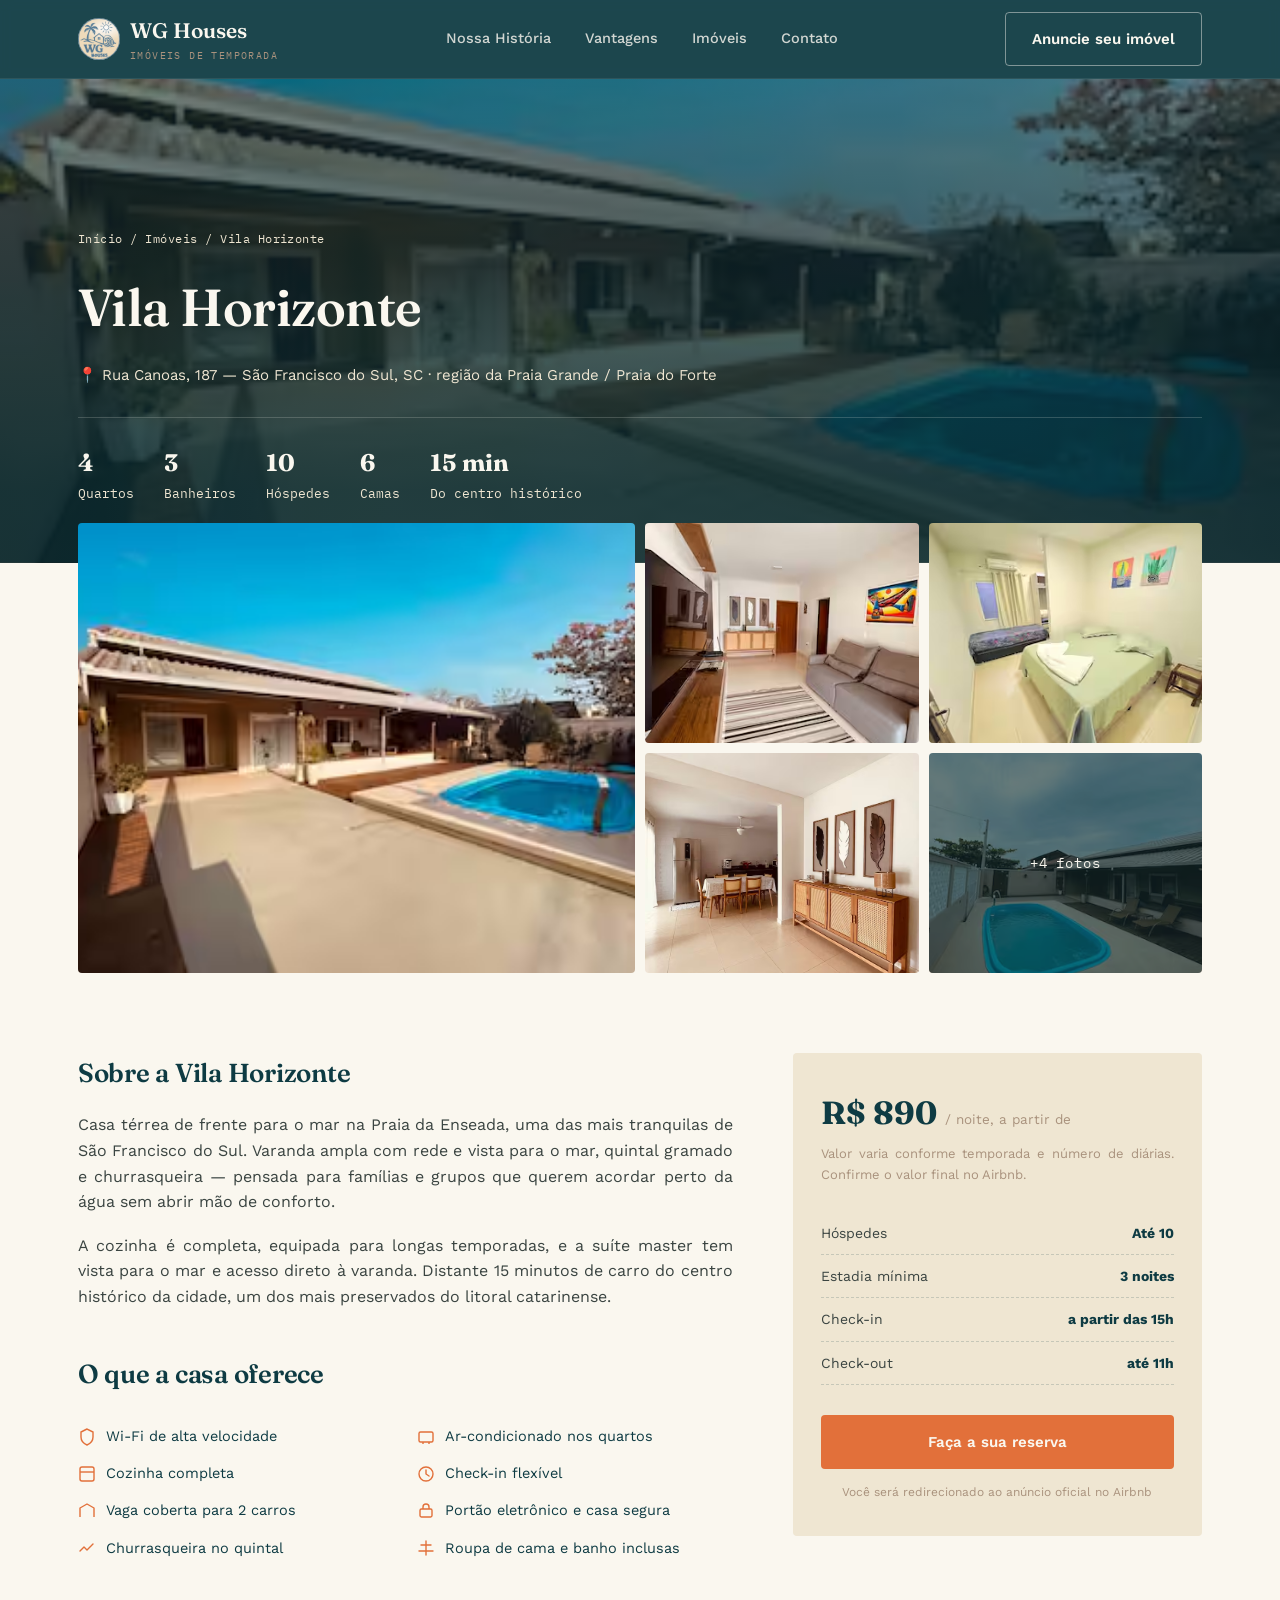
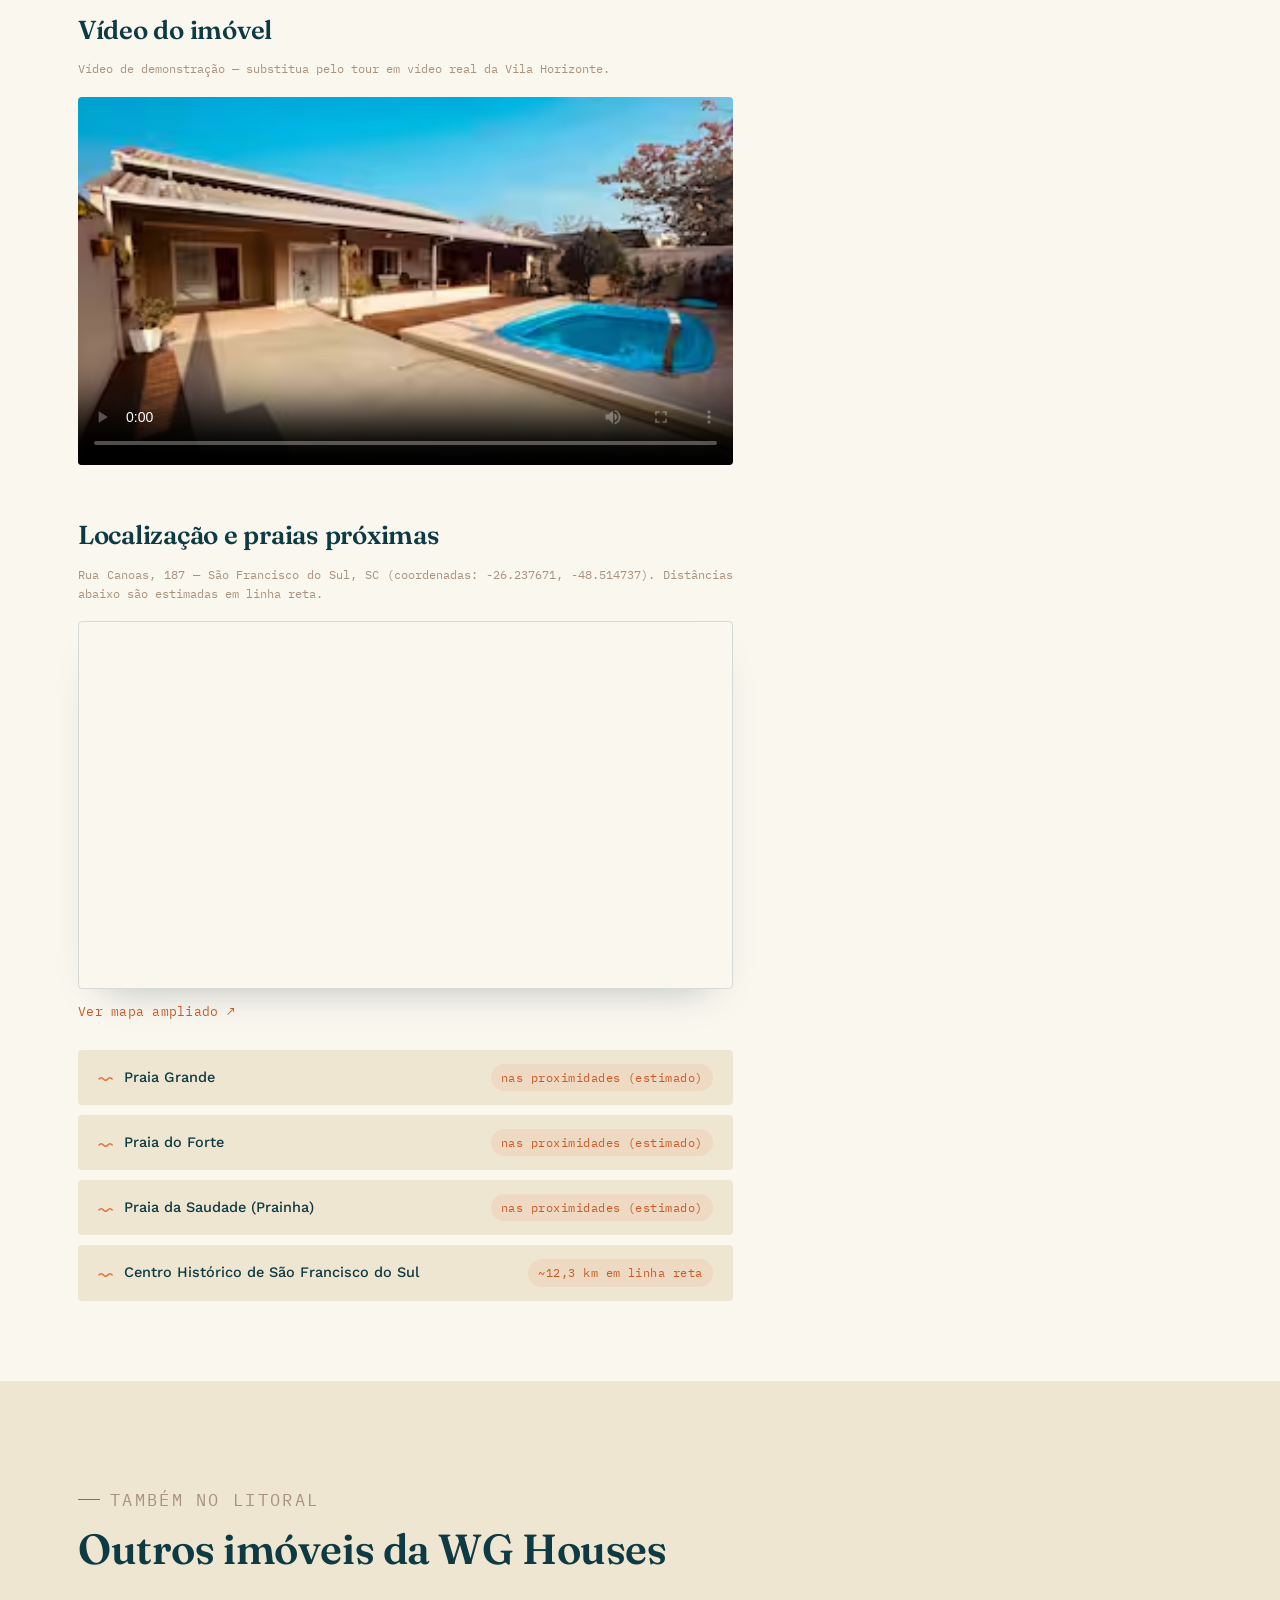
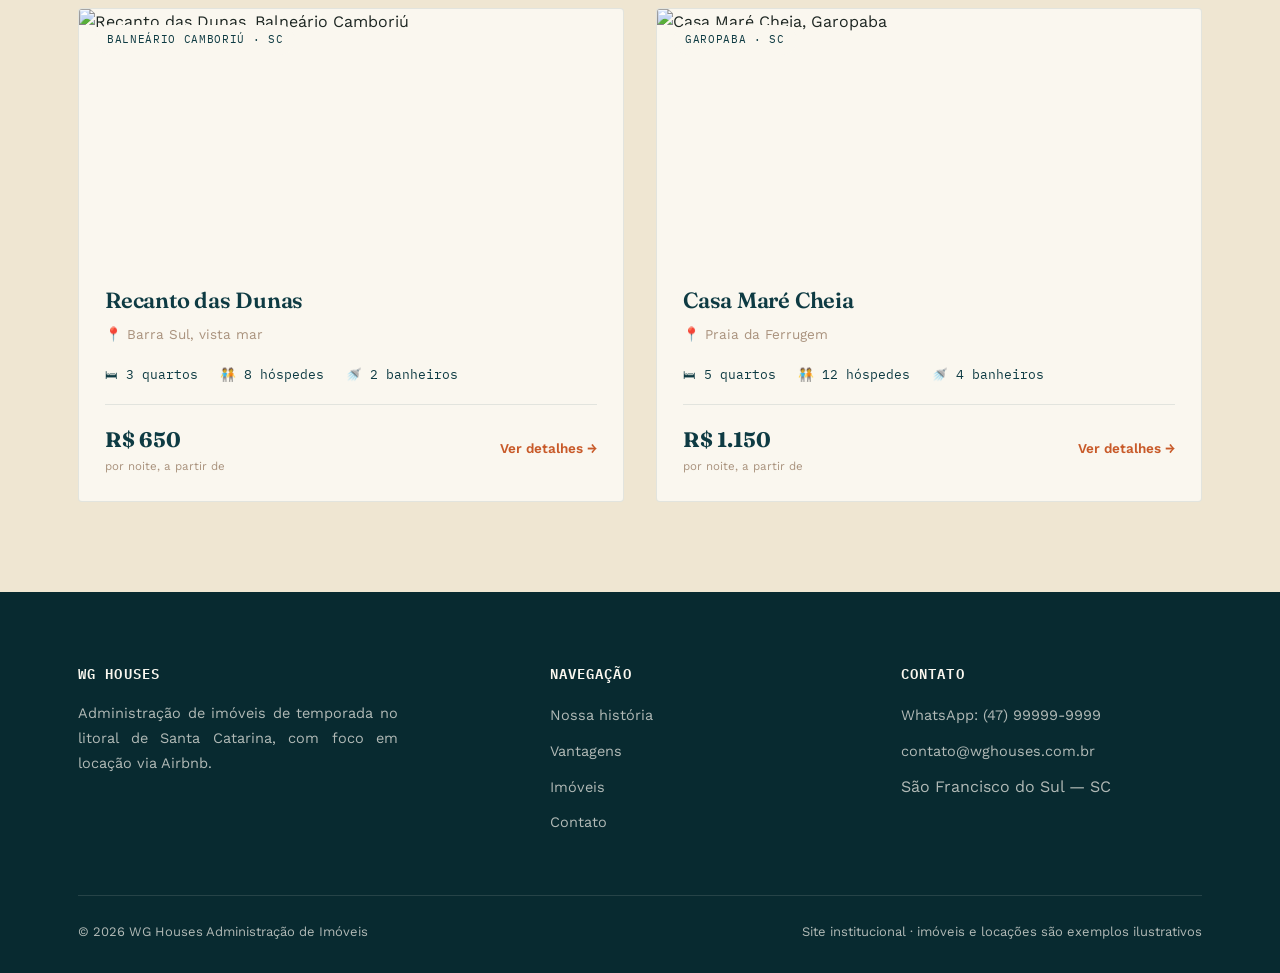
==== imovel-1.html @ c11501ca "Add files via upload" ====
<!DOCTYPE html>
<html lang="pt-BR">
<head>
<meta charset="UTF-8">
<meta name="viewport" content="width=device-width, initial-scale=1.0">
<title>Vila Horizonte — São Francisco do Sul | WG Houses</title>
<meta name="description" content="Vila Horizonte: casa de 4 quartos a 80m do mar na Praia da Enseada, São Francisco do Sul. Fotos, vídeo e reserva pelo Airbnb.">
<link rel="preconnect" href="https://fonts.googleapis.com">
<link href="https://fonts.googleapis.com/css2?family=Fraunces:ital,opsz,wght@0,9..144,400;0,9..144,600;1,9..144,500&family=Work+Sans:wght@400;500;600;700&family=IBM+Plex+Mono:wght@400;500&display=swap" rel="stylesheet">
<link rel="stylesheet" href="css/style.css">
</head>
<body>

<header class="nav">
  <div class="container">
    <a href="index.html" class="nav-logo">
      <img src="images/logo/wg.png" alt="WG Houses" width="42" height="42" style="border-radius:50%;display:block;">
      <span>WG Houses<span class="sub">Imóveis de Temporada</span></span>
    </a>
    <nav class="nav-links" id="navLinks">
      <a href="index.html#historia">Nossa História</a>
      <a href="index.html#vantagens">Vantagens</a>
      <a href="index.html#imoveis">Imóveis</a>
      <a href="index.html#contato">Contato</a>
    </nav>
    <a class="btn btn-outline" href="index.html#contato">Anuncie seu imóvel</a>
    <button class="nav-toggle" aria-label="Abrir menu" aria-expanded="false">
      <svg width="24" height="24" viewBox="0 0 24 24" fill="none"><path d="M3 6h18M3 12h18M3 18h18" stroke="currentColor" stroke-width="1.8" stroke-linecap="round"/></svg>
    </button>
  </div>
</header>

<!-- ============ P-HERO ============ -->
<section class="p-hero" style="background-image:linear-gradient(180deg, rgba(8,42,48,.55) 0%, rgba(8,42,48,.88) 85%), url('images/imovel-1/casa.avif')">
  <div class="container">
    <p class="breadcrumb"><a href="index.html">Início</a> / <a href="index.html#imoveis">Imóveis</a> / Vila Horizonte</p>
    <h1>Vila Horizonte</h1>
    <p class="local">📍 Rua Canoas, 187 — São Francisco do Sul, SC · região da Praia Grande / Praia do Forte</p>
    <div class="specs-row">
      <div><strong>4</strong>Quartos</div>
      <div><strong>3</strong>Banheiros</div>
      <div><strong>10</strong>Hóspedes</div>
      <div><strong>6</strong>Camas</div>
      <div><strong>15 min</strong>Do centro histórico</div>
    </div>
  </div>
</section>

<!-- ============ GALLERY ============ -->
<div class="container">
  <div class="gallery">
    <a class="big" href="#" data-full="images/imovel-1/casa.avif">
      <img src="images/imovel-1/casa.avif" alt="Fachada da Vila Horizonte de frente para o mar">
    </a>
    <a class="small" href="#" data-full="images/imovel-1/sala.avif">
      <img src="images/imovel-1/sala.avif" alt="Sala de estar da Vila Horizonte">
    </a>
    <a class="small" href="#" data-full="images/imovel-1/quarto1.avif">
      <img src="images/imovel-1/quarto1.avif" alt="Quarto 1 da Vila Horizonte">
    </a>
    <a class="small" href="#" data-full="images/imovel-1/cozinha.avif">
      <img src="images/imovel-1/cozinha.avif" alt="Cozinha completa da Vila Horizonte">
    </a>
    <a class="small" href="#" data-full="images/imovel-1/pisc.avif">
      <img src="images/imovel-1/pisc.avif" alt="Área externa e piscina da Vila Horizonte">
      <span class="more">+4 fotos</span>
    </a>
  </div>
</div>

<!-- ============ BODY ============ -->
<div class="container">
  <div class="p-body">
    <div class="p-desc">
      <h2>Sobre a Vila Horizonte</h2>
      <p>Casa térrea de frente para o mar na Praia da Enseada, uma das mais tranquilas de São Francisco do Sul. Varanda ampla com rede e vista para o mar, quintal gramado e churrasqueira — pensada para famílias e grupos que querem acordar perto da água sem abrir mão de conforto.</p>
      <p>A cozinha é completa, equipada para longas temporadas, e a suíte master tem vista para o mar e acesso direto à varanda. Distante 15 minutos de carro do centro histórico da cidade, um dos mais preservados do litoral catarinense.</p>

      <h2 style="margin-top:44px;">O que a casa oferece</h2>
      <ul class="amenities">
        <li><svg width="18" height="18" viewBox="0 0 18 18" fill="none"><path d="M9 1L3 4v5c0 4 2.6 6.6 6 8 3.4-1.4 6-4 6-8V4z" stroke="currentColor" stroke-width="1.4"/></svg> Wi-Fi de alta velocidade</li>
        <li><svg width="18" height="18" viewBox="0 0 18 18" fill="none"><rect x="2" y="4" width="14" height="10" rx="1.5" stroke="currentColor" stroke-width="1.4"/><path d="M6 14v2M12 14v2" stroke="currentColor" stroke-width="1.4"/></svg> Ar-condicionado nos quartos</li>
        <li><svg width="18" height="18" viewBox="0 0 18 18" fill="none"><rect x="2" y="2" width="14" height="14" rx="2" stroke="currentColor" stroke-width="1.4"/><path d="M2 7h14" stroke="currentColor" stroke-width="1.4"/></svg> Cozinha completa</li>
        <li><svg width="18" height="18" viewBox="0 0 18 18" fill="none"><circle cx="9" cy="9" r="7" stroke="currentColor" stroke-width="1.4"/><path d="M9 5v4l3 2" stroke="currentColor" stroke-width="1.4" stroke-linecap="round"/></svg> Check-in flexível</li>
        <li><svg width="18" height="18" viewBox="0 0 18 18" fill="none"><path d="M2 15V6l7-4 7 4v9" stroke="currentColor" stroke-width="1.4" stroke-linejoin="round"/></svg> Vaga coberta para 2 carros</li>
        <li><svg width="18" height="18" viewBox="0 0 18 18" fill="none"><rect x="3" y="7" width="12" height="8" rx="1.4" stroke="currentColor" stroke-width="1.4"/><path d="M6 7V5a3 3 0 016 0v2" stroke="currentColor" stroke-width="1.4"/></svg> Portão eletrônico e casa segura</li>
        <li><svg width="18" height="18" viewBox="0 0 18 18" fill="none"><path d="M2 12l4-4 3 3 6-6" stroke="currentColor" stroke-width="1.4" stroke-linecap="round" stroke-linejoin="round"/></svg> Churrasqueira no quintal</li>
        <li><svg width="18" height="18" viewBox="0 0 18 18" fill="none"><path d="M9 2v14M4 6h10M2 12h14" stroke="currentColor" stroke-width="1.4" stroke-linecap="round"/></svg> Roupa de cama e banho inclusas</li>
      </ul>

      <div class="video-block">
        <h2>Vídeo do imóvel</h2>
        <p class="note">Vídeo de demonstração — substitua pelo tour em vídeo real da Vila Horizonte.</p>
        <div class="video-wrap">
          <video controls preload="metadata"
                 poster="images/imovel-1/casa.avif">
            <source src="https://interactive-examples.mdn.mozilla.net/media/cc0-videos/flower.mp4" type="video/mp4">
            Seu navegador não suporta vídeo em HTML5.
          </video>
        </div>
      </div>

      <div class="location-block">
        <h2>Localização e praias próximas</h2>
        <p class="note">Rua Canoas, 187 — São Francisco do Sul, SC (coordenadas: -26.237671, -48.514737). Distâncias abaixo são estimadas em linha reta.</p>
        <div class="map-wrap">
          <iframe src="https://www.google.com/maps?q=-26.237671443437044,-48.514736600000006&z=15&output=embed"
                  loading="lazy" title="Mapa de localização da Vila Horizonte — Rua Canoas, 187, São Francisco do Sul"></iframe>
        </div>
        <a class="map-link" href="https://www.google.com/maps/search/?api=1&query=-26.237671443437044,-48.514736600000006" target="_blank" rel="noopener">Ver mapa ampliado ↗</a>

        <ul class="beaches-list">
          <li><span class="name"><svg width="16" height="16" viewBox="0 0 16 16" fill="none"><path d="M1 10c1.4-1.7 3-1.7 4.4 0s3 1.7 4.4 0 3-1.7 4.4 0" stroke="currentColor" stroke-width="1.4" stroke-linecap="round"/></svg> Praia Grande</span><span class="dist">nas proximidades (estimado)</span></li>
          <li><span class="name"><svg width="16" height="16" viewBox="0 0 16 16" fill="none"><path d="M1 10c1.4-1.7 3-1.7 4.4 0s3 1.7 4.4 0 3-1.7 4.4 0" stroke="currentColor" stroke-width="1.4" stroke-linecap="round"/></svg> Praia do Forte</span><span class="dist">nas proximidades (estimado)</span></li>
          <li><span class="name"><svg width="16" height="16" viewBox="0 0 16 16" fill="none"><path d="M1 10c1.4-1.7 3-1.7 4.4 0s3 1.7 4.4 0 3-1.7 4.4 0" stroke="currentColor" stroke-width="1.4" stroke-linecap="round"/></svg> Praia da Saudade (Prainha)</span><span class="dist">nas proximidades (estimado)</span></li>
          <li><span class="name"><svg width="16" height="16" viewBox="0 0 16 16" fill="none"><path d="M1 10c1.4-1.7 3-1.7 4.4 0s3 1.7 4.4 0 3-1.7 4.4 0" stroke="currentColor" stroke-width="1.4" stroke-linecap="round"/></svg> Centro Histórico de São Francisco do Sul</span><span class="dist">~12,3 km em linha reta</span></li>
        </ul>
      </div>
    </div>

    <!-- BOOKING CARD -->
    <aside class="booking-card">
      <div class="price-line"><strong>R$ 890</strong><span>/ noite, a partir de</span></div>
      <p class="obs">Valor varia conforme temporada e número de diárias. Confirme o valor final no Airbnb.</p>
      <ul>
        <li>Hóspedes <strong>Até 10</strong></li>
        <li>Estadia mínima <strong>3 noites</strong></li>
        <li>Check-in <strong>a partir das 15h</strong></li>
        <li>Check-out <strong>até 11h</strong></li>
      </ul>
      <a class="btn btn-coral btn-block" href="https://www.airbnb.com.br/rooms/00000001" target="_blank" rel="noopener">Faça a sua reserva</a>
      <p class="airbnb-note">Você será redirecionado ao anúncio oficial no Airbnb</p>
    </aside>
  </div>
</div>

<!-- ============ OUTROS IMÓVEIS ============ -->
<section class="other-props">
  <div class="container">
    <div class="section-head" style="margin-bottom:36px;">
      <p class="eyebrow">Também no litoral</p>
      <h2>Outros imóveis da WG Houses</h2>
    </div>
    <div class="imoveis-grid">
      <a class="card-imovel" href="imovel-2.html">
        <div class="photo">
          <img src="https://images.unsplash.com/photo-1502672260266-1c1ef2d93688?auto=format&fit=crop&w=800&q=80" onerror="this.onerror=null;this.src='https://picsum.photos/seed/recanto-dunas/800/600'" alt="Recanto das Dunas, Balneário Camboriú">
          <span class="badge">Balneário Camboriú · SC</span>
        </div>
        <div class="body">
          <h3>Recanto das Dunas</h3>
          <p class="local">📍 Barra Sul, vista mar</p>
          <div class="specs"><span>🛏 3 quartos</span><span>🧑‍🤝‍🧑 8 hóspedes</span><span>🚿 2 banheiros</span></div>
          <div class="footer-row"><div class="price"><strong>R$ 650</strong><span>por noite, a partir de</span></div><span class="ver">Ver detalhes →</span></div>
        </div>
      </a>
      <a class="card-imovel" href="imovel-4.html">
        <div class="photo">
          <img src="https://images.unsplash.com/photo-1512917774080-9991f1c4c750?auto=format&fit=crop&w=800&q=80" onerror="this.onerror=null;this.src='https://picsum.photos/seed/mare-cheia/800/600'" alt="Casa Maré Cheia, Garopaba">
          <span class="badge">Garopaba · SC</span>
        </div>
        <div class="body">
          <h3>Casa Maré Cheia</h3>
          <p class="local">📍 Praia da Ferrugem</p>
          <div class="specs"><span>🛏 5 quartos</span><span>🧑‍🤝‍🧑 12 hóspedes</span><span>🚿 4 banheiros</span></div>
          <div class="footer-row"><div class="price"><strong>R$ 1.150</strong><span>por noite, a partir de</span></div><span class="ver">Ver detalhes →</span></div>
        </div>
      </a>
    </div>
  </div>
</section>

<footer>
  <div class="container">
    <div class="footer-grid">
      <div>
        <h4>WG Houses</h4>
        <p>Administração de imóveis de temporada no litoral de Santa Catarina, com foco em locação via Airbnb.</p>
      </div>
      <div>
        <h4>Navegação</h4>
        <ul class="footer-links">
          <li><a href="index.html#historia">Nossa história</a></li>
          <li><a href="index.html#vantagens">Vantagens</a></li>
          <li><a href="index.html#imoveis">Imóveis</a></li>
          <li><a href="index.html#contato">Contato</a></li>
        </ul>
      </div>
      <div>
        <h4>Contato</h4>
        <ul class="footer-links">
          <li><a href="https://wa.me/5547999999999" target="_blank" rel="noopener">WhatsApp: (47) 99999-9999</a></li>
          <li><a href="mailto:contato@wghouses.com.br">contato@wghouses.com.br</a></li>
          <li>São Francisco do Sul — SC</li>
        </ul>
      </div>
    </div>
    <div class="footer-bottom">
      <span>© <span data-year></span> WG Houses Administração de Imóveis</span>
      <span>Site institucional · imóveis e locações são exemplos ilustrativos</span>
    </div>
  </div>
</footer>

<!-- lightbox -->
<div class="lightbox">
  <button aria-label="Fechar"><svg width="28" height="28" viewBox="0 0 28 28" fill="none"><path d="M6 6l16 16M22 6L6 22" stroke="currentColor" stroke-width="2" stroke-linecap="round"/></svg></button>
  <img src="" alt="Foto ampliada do imóvel">
</div>

<script src="js/script.js"></script>
</body>
</html>
---- css/style.css ----
/* =========================================================
   WG HOUSES — Administração de Imóveis de Temporada
   Design tokens
   ========================================================= */
:root{
  --tide:        #0E3B43;   /* deep tide teal — headers, nav, footer */
  --tide-deep:   #082A30;   /* darker teal for depth/overlays */
  --sand:        #EFE6D2;   /* warm sand — section backgrounds */
  --foam:        #FAF7EF;   /* foam white — page background */
  --driftwood:   #A9927D;   /* muted taupe — secondary text, rules */
  --coral:       #E2703A;   /* sunset coral — accent / CTA */
  --coral-deep:  #C85A29;   /* coral hover */
  --ink:         #1D2622;   /* near-black text */

  --font-display: "Fraunces", "Iowan Old Style", Georgia, serif;
  --font-body: "Work Sans", "Helvetica Neue", Arial, sans-serif;
  --font-mono: "IBM Plex Mono", ui-monospace, monospace;

  --container: 1180px;
  --radius: 4px;
}

*,*::before,*::after{ box-sizing:border-box; }
html{ scroll-behavior:smooth; overflow-x:hidden; }
body{
  margin:0;
  background:var(--foam);
  color:var(--ink);
  font-family:var(--font-body);
  font-size:16px;
  line-height:1.6;
  -webkit-font-smoothing:antialiased;
  overflow-x:hidden;
}
img{ max-width:100%; display:block; }
a{ color:inherit; text-decoration:none; }
ul{ margin:0; padding:0; list-style:none; }
h1,h2,h3,h4{
  font-family:var(--font-display);
  font-weight:600;
  margin:0;
  color:var(--tide);
  letter-spacing:-0.01em;
}
p{
  margin:0;
  text-align:justify;
  text-justify:inter-word;
  -webkit-hyphens:auto;
  hyphens:auto;
}
.container{
  max-width:var(--container);
  margin:0 auto;
  padding:0 28px;
}
:focus-visible{
  outline:3px solid var(--coral);
  outline-offset:3px;
}
@media (prefers-reduced-motion: reduce){
  *{ animation-duration:0.001ms !important; animation-iteration-count:1 !important; transition-duration:0.001ms !important; scroll-behavior:auto !important; }
}

/* eyebrow label used above section headings — a small "tide gauge" tick mark */
.eyebrow{
  display:inline-flex;
  align-items:center;
  gap:10px;
  font-family:var(--font-mono);
  font-size:12.5px;
  letter-spacing:0.14em;
  text-transform:uppercase;
  color:var(--coral-deep);
  margin-bottom:14px;
}
.eyebrow::before{
  content:"";
  width:22px;
  height:1px;
  background:var(--coral-deep);
}

/* =========================================================
   BUTTONS
   ========================================================= */
.btn{
  display:inline-flex;
  align-items:center;
  gap:10px;
  padding:14px 26px;
  border-radius:var(--radius);
  font-family:var(--font-body);
  font-weight:600;
  font-size:15px;
  cursor:pointer;
  border:1px solid transparent;
  transition:transform .18s ease, background-color .18s ease, color .18s ease, border-color .18s ease;
  white-space:nowrap;
}
.btn:hover{ transform:translateY(-1px); }
.btn-coral{ background:var(--coral); color:var(--foam); }
.btn-coral:hover{ background:var(--coral-deep); }
.btn-outline{ background:transparent; color:var(--foam); border-color:rgba(250,247,239,.45); }
.btn-outline:hover{ border-color:var(--foam); background:rgba(250,247,239,.08); }
.btn-tide{ background:var(--tide); color:var(--foam); }
.btn-tide:hover{ background:var(--tide-deep); }
.btn-block{ width:100%; justify-content:center; }

/* =========================================================
   NAV
   ========================================================= */
.nav{
  position:sticky; top:0; z-index:50;
  background:rgba(14,59,67,.94);
  backdrop-filter:blur(6px);
  border-bottom:1px solid rgba(250,247,239,.08);
}
.nav .container{
  display:flex; align-items:center; justify-content:space-between;
  height:78px;
}
.nav-logo{
  display:flex; align-items:center; gap:10px;
  font-family:var(--font-display);
  font-weight:600; font-size:21px;
  color:var(--foam);
}
.nav-logo svg{ flex:none; }
.nav-logo span.sub{
  display:block;
  font-family:var(--font-mono);
  font-size:10px;
  letter-spacing:.14em;
  text-transform:uppercase;
  color:var(--driftwood);
  font-weight:400;
}
.nav-links{ display:flex; align-items:center; gap:34px; }
.nav-links a{
  color:rgba(250,247,239,.82);
  font-size:14.5px;
  font-weight:500;
  position:relative;
  padding:4px 0;
}
.nav-links a:hover{ color:var(--foam); }
.nav-toggle{
  display:none;
  background:none; border:none; cursor:pointer;
  width:38px; height:38px;
  color:var(--foam);
}
@media (max-width: 880px){
  .nav-links{
    position:absolute; top:78px; left:0; right:0;
    background:var(--tide);
    flex-direction:column; align-items:flex-start;
    padding:8px 28px 26px;
    gap:4px;
    display:none;
    border-bottom:1px solid rgba(250,247,239,.1);
  }
  .nav-links.open{ display:flex; }
  .nav-links a{ padding:12px 0; width:100%; }
  .nav-toggle{ display:block; }
  .nav .btn-outline{ display:none; }
}

/* =========================================================
   HERO
   ========================================================= */
.hero{
  position:relative;
  min-height:88vh;
  display:flex;
  align-items:flex-end;
  background:
    linear-gradient(180deg, rgba(8,42,48,.35) 0%, rgba(8,42,48,.55) 55%, rgba(8,42,48,.92) 100%),
    url("../images/imovel-1/casa.avif") center/cover no-repeat;
  color:var(--foam);
}
.hero-inner{
  padding-bottom:64px;
  width:100%;
}
.hero .eyebrow{ color:var(--sand); }
.hero .eyebrow::before{ background:var(--sand); }
.hero h1{
  color:var(--foam);
  font-size:clamp(38px, 5.6vw, 68px);
  line-height:1.04;
  max-width:820px;
  margin-bottom:22px;
}
.hero h1 em{
  font-style:italic;
  color:var(--sand);
}
.hero-sub{
  max-width:520px;
  font-size:17.5px;
  color:rgba(250,247,239,.86);
  margin-bottom:36px;
}
.hero-actions{ display:flex; gap:16px; flex-wrap:wrap; margin-bottom:56px; }

.hero-stats{
  display:grid;
  grid-template-columns:repeat(4, 1fr);
  border-top:1px solid rgba(250,247,239,.22);
  padding-top:26px;
  gap:20px;
}
.hero-stats div strong{
  display:block;
  font-family:var(--font-display);
  font-size:30px;
  color:var(--foam);
}
.hero-stats div span{
  font-family:var(--font-mono);
  font-size:11.5px;
  letter-spacing:.08em;
  text-transform:uppercase;
  color:var(--sand);
}
@media (max-width: 720px){
  .hero-stats{ grid-template-columns:repeat(2, 1fr); row-gap:24px; }
}

/* tide-line divider — the signature motif, used between major sections */
.tide-divider{
  display:block;
  width:100%;
  height:44px;
}

/* =========================================================
   SECTION shells
   ========================================================= */
.section{ padding:104px 0; }
.section-sand{ background:var(--sand); }
.section-tide{
  position:relative;
  color:var(--foam);
  background:
    linear-gradient(160deg, rgba(8,42,48,.94) 0%, rgba(14,59,67,.9) 55%, rgba(8,42,48,.96) 100%),
    url("https://images.unsplash.com/photo-1518837695005-2083093ee35b?auto=format&fit=crop&w=1800&q=80") center/cover fixed no-repeat;
}
.section-tide h2, .section-tide h3{ color:var(--foam); }
@supports (-webkit-touch-callout: none){
  /* fixed backgrounds misbehave on iOS Safari — fall back to scroll attachment */
  .section-tide{ background-attachment:scroll; }
}
.section-head{
  max-width:640px;
  margin-bottom:56px;
}
.section-head h2{ font-size:clamp(28px,3.4vw,42px); line-height:1.08; }
.section-head p{ margin-top:16px; color:var(--driftwood); font-size:16.5px; }
.section-tide .section-head p{ color:rgba(250,247,239,.75); }

/* =========================================================
   HISTÓRIA
   ========================================================= */
.historia{
  display:grid;
  grid-template-columns:1fr 1fr;
  gap:72px;
  align-items:center;
}
.historia-copy p{
  margin-bottom:18px;
  font-size:16.5px;
  color:#3a4441;
}
.historia-copy p:last-child{ margin-bottom:0; }
.historia-signature{
  margin-top:28px;
  font-family:var(--font-display);
  font-style:italic;
  font-size:18px;
  color:var(--tide);
  border-left:3px solid var(--coral);
  padding-left:18px;
}
.historia-media{ position:relative; }
.historia-media img{
  border-radius:var(--radius);
  box-shadow:0 30px 60px -30px rgba(8,42,48,.5);
}
.historia-media .tag{
  position:absolute;
  bottom:-22px; left:-22px;
  background:var(--foam);
  border:1px solid rgba(14,59,67,.12);
  padding:16px 20px;
  border-radius:var(--radius);
  box-shadow:0 20px 40px -20px rgba(8,42,48,.35);
  font-family:var(--font-mono);
  font-size:12px;
  color:var(--tide);
  max-width:200px;
}
.historia-media .tag strong{ display:block; font-family:var(--font-display); font-size:22px; }
@media (max-width: 900px){
  .historia{ grid-template-columns:1fr; gap:40px; }
  .historia-media{ order:-1; }
  .historia-media .tag{ left:16px; }
}

/* =========================================================
   VANTAGENS
   ========================================================= */
.vantagens-grid{
  display:grid;
  grid-template-columns:repeat(4, 1fr);
  gap:1px;
  background:rgba(250,247,239,.14);
  border:1px solid rgba(250,247,239,.14);
}
.vantagem{
  background:rgba(8,42,48,.72);
  backdrop-filter:blur(6px);
  padding:34px 28px;
  min-height:220px;
  display:flex;
  flex-direction:column;
  gap:16px;
  transition:background-color .2s ease;
}
.vantagem:hover{ background:rgba(226,112,58,.22); }
.vantagem .icon{ color:var(--coral); }
.vantagem h4{ color:var(--foam); font-size:18px; }
.vantagem p{ color:rgba(250,247,239,.72); font-size:14.5px; }
@media (max-width: 980px){ .vantagens-grid{ grid-template-columns:repeat(2, 1fr); } }
@media (max-width: 560px){ .vantagens-grid{ grid-template-columns:1fr; } }

/* =========================================================
   IMÓVEIS — cards styled like a check-in / boarding pass
   ========================================================= */
.imoveis-grid{
  display:grid;
  grid-template-columns:repeat(2, 1fr);
  gap:32px;
}
@media (max-width: 860px){ .imoveis-grid{ grid-template-columns:1fr; } }

.card-imovel{
  display:block;
  background:var(--foam);
  border-radius:var(--radius);
  overflow:hidden;
  border:1px solid rgba(14,59,67,.1);
  transition:transform .22s ease, box-shadow .22s ease;
}
.card-imovel:hover{
  transform:translateY(-4px);
  box-shadow:0 26px 50px -24px rgba(8,42,48,.35);
}
.card-imovel .photo{
  position:relative;
  height:250px;
  overflow:hidden;
}
.card-imovel .photo img{
  width:100%; height:100%; object-fit:cover;
  transition:transform .5s ease;
}
.card-imovel:hover .photo img{ transform:scale(1.06); }
.card-imovel .badge{
  position:absolute; top:16px; left:16px;
  background:var(--foam);
  color:var(--tide);
  font-family:var(--font-mono);
  font-size:11px;
  letter-spacing:.06em;
  text-transform:uppercase;
  padding:6px 12px;
  border-radius:100px;
}
.card-imovel .body{
  padding:24px 26px 26px;
  position:relative;
}
.card-imovel .body::before{
  content:"";
  position:absolute;
  top:0; left:26px; right:26px;
  height:0;
  border-top:1.5px dashed rgba(14,59,67,.2);
}
.card-imovel .body::after{
  /* perforation notches, boarding-pass style */
  content:"";
  position:absolute;
  top:-9px; left:0; right:0;
  height:18px;
  background:
    radial-gradient(circle at 0 9px, transparent 9px, var(--foam) 9.5px),
    radial-gradient(circle at 100% 9px, transparent 9px, var(--foam) 9.5px);
}
.card-imovel h3{ font-size:22px; margin-bottom:6px; }
.card-imovel .local{
  font-size:13.5px; color:var(--driftwood); margin-bottom:18px;
  display:flex; align-items:center; gap:6px;
}
.card-imovel .specs{
  display:flex; gap:22px;
  margin-bottom:20px;
  font-family:var(--font-mono);
  font-size:12.5px;
  color:var(--tide);
}
.card-imovel .specs span{ display:flex; align-items:center; gap:6px; }
.card-imovel .footer-row{
  display:flex; align-items:center; justify-content:space-between;
  border-top:1px solid rgba(14,59,67,.1);
  padding-top:18px;
}
.card-imovel .price strong{
  font-family:var(--font-display);
  font-size:21px;
  color:var(--tide);
}
.card-imovel .price span{
  display:block;
  font-size:11.5px;
  color:var(--driftwood);
}
.card-imovel .ver{
  font-size:13.5px;
  font-weight:600;
  color:var(--coral-deep);
  display:flex; align-items:center; gap:6px;
}

/* =========================================================
   QUOTE / PHOTO BANNER — full-bleed break between sections
   ========================================================= */
.quote-banner{
  position:relative;
  min-height:56vh;
  display:flex;
  align-items:center;
  justify-content:center;
  text-align:center;
  padding:80px 24px;
  background:
    linear-gradient(180deg, rgba(8,42,48,.55) 0%, rgba(8,42,48,.72) 100%),
    url("https://images.unsplash.com/photo-1439066615861-d1af74d74000?auto=format&fit=crop&w=1800&q=80") center 30%/cover fixed no-repeat;
}
@supports (-webkit-touch-callout: none){
  .quote-banner{ background-attachment:scroll; }
}
.quote-banner blockquote{
  max-width:820px;
  margin:0;
  font-family:var(--font-display);
  font-style:italic;
  font-weight:500;
  font-size:clamp(24px, 3.6vw, 42px);
  line-height:1.3;
  color:var(--foam);
}
.quote-banner cite{
  display:block;
  margin-top:24px;
  font-style:normal;
  font-family:var(--font-mono);
  font-size:12.5px;
  letter-spacing:.12em;
  text-transform:uppercase;
  color:var(--sand);
}

/* =========================================================
   CTA band
   ========================================================= */
.cta-band{
  position:relative;
  color:var(--foam);
  padding:84px 0;
  background:
    linear-gradient(115deg, rgba(226,112,58,.92) 0%, rgba(200,90,41,.9) 100%),
    url("https://images.unsplash.com/photo-1507525428034-b723cf961d3e?auto=format&fit=crop&w=1800&q=80") center/cover no-repeat;
}
.cta-band .container{
  display:flex; align-items:center; justify-content:space-between; gap:32px; flex-wrap:wrap;
}
.cta-band h2{ color:var(--foam); font-size:clamp(24px,3vw,34px); max-width:520px; }
.cta-band .btn-outline{ border-color:rgba(250,247,239,.5); }
.cta-band .btn-outline:hover{ border-color:var(--foam); background:rgba(250,247,239,.12); }

/* =========================================================
   FOOTER
   ========================================================= */
footer{
  background:var(--tide-deep);
  color:rgba(250,247,239,.7);
  padding:70px 0 30px;
}
.footer-grid{
  display:grid;
  grid-template-columns:1.4fr 1fr 1fr;
  gap:50px;
  padding-bottom:50px;
  border-bottom:1px solid rgba(250,247,239,.12);
}
.footer-grid h4{ color:var(--foam); font-size:14px; margin-bottom:18px; font-family:var(--font-mono); letter-spacing:.08em; text-transform:uppercase; }
.footer-grid p{ font-size:14.5px; line-height:1.7; max-width:320px; }
.footer-links li{ margin-bottom:10px; }
.footer-links a{ font-size:14.5px; }
.footer-links a:hover{ color:var(--foam); }
.footer-bottom{
  display:flex; justify-content:space-between; align-items:center;
  padding-top:26px;
  font-size:13px;
  flex-wrap:wrap; gap:10px;
}
@media (max-width: 760px){
  .footer-grid{ grid-template-columns:1fr; gap:32px; }
}

/* =========================================================
   PROPERTY DETAIL PAGE
   ========================================================= */
.p-hero{
  position:relative;
  color:var(--foam);
  padding:150px 0 60px;
  background-color:var(--tide);
  background-size:cover;
  background-position:center;
  background-repeat:no-repeat;
}
.p-hero .breadcrumb{
  font-family:var(--font-mono);
  font-size:12px;
  color:var(--sand);
  margin-bottom:18px;
  letter-spacing:.04em;
}
.p-hero .breadcrumb a:hover{ color:var(--foam); }
.p-hero h1{ color:var(--foam); font-size:clamp(32px,4.6vw,52px); max-width:780px; }
.p-hero .local{
  margin-top:14px;
  color:var(--sand);
  font-size:15px;
  display:flex; align-items:center; gap:8px;
}
.p-hero .specs-row{
  display:flex; gap:30px; flex-wrap:wrap;
  margin-top:30px;
  padding-top:26px;
  border-top:1px solid rgba(250,247,239,.18);
}
.p-hero .specs-row div{ font-family:var(--font-mono); font-size:12.5px; color:var(--sand); }
.p-hero .specs-row strong{ display:block; font-family:var(--font-display); font-size:24px; color:var(--foam); }

.gallery{
  display:grid;
  grid-template-columns:repeat(4, 1fr);
  grid-template-rows:repeat(2, 220px);
  gap:10px;
  margin-top:-40px;
  position:relative;
}
.gallery a{ display:block; overflow:hidden; border-radius:var(--radius); position:relative; }
.gallery img{ width:100%; height:100%; object-fit:cover; transition:transform .4s ease; }
.gallery a:hover img{ transform:scale(1.05); }
.gallery a.big{ grid-column:span 2; grid-row:span 2; }
.gallery a.small{ grid-column:span 1; grid-row:span 1; }
.gallery a .more{
  position:absolute; inset:0;
  background:rgba(8,42,48,.6);
  color:var(--foam);
  display:flex; align-items:center; justify-content:center;
  font-family:var(--font-mono);
  font-size:14px;
  letter-spacing:.06em;
}
@media (max-width: 860px){
  .gallery{ grid-template-columns:repeat(2,1fr); grid-template-rows:repeat(3, 180px); }
  .gallery a.big{ grid-column:span 2; grid-row:span 1; }
}

.p-body{
  display:grid;
  grid-template-columns:1.6fr 1fr;
  gap:60px;
  padding:80px 0;
  align-items:start;
}
.p-desc h2{ font-size:26px; margin-bottom:18px; }
.p-desc p{ color:#3a4441; font-size:16px; margin-bottom:18px; }

.amenities{
  display:grid;
  grid-template-columns:1fr 1fr;
  gap:14px 24px;
  margin-top:30px;
}
.amenities li{
  display:flex; align-items:center; gap:10px;
  font-size:14.5px;
  color:var(--tide);
}
.amenities li svg{ flex:none; color:var(--coral); }

.video-block{ margin-top:50px; }
.video-block h2{ font-size:26px; margin-bottom:8px; }
.video-block .note{ font-family:var(--font-mono); font-size:12px; color:var(--driftwood); margin-bottom:18px; }
.video-wrap{
  position:relative;
  border-radius:var(--radius);
  overflow:hidden;
  background:#000;
  aspect-ratio:16/9;
}
.video-wrap video{ width:100%; height:100%; object-fit:cover; }

.location-block{ margin-top:50px; }
.location-block h2{ font-size:26px; margin-bottom:8px; }
.location-block .note{ font-family:var(--font-mono); font-size:12px; color:var(--driftwood); margin-bottom:18px; }
.map-wrap{
  border-radius:var(--radius);
  overflow:hidden;
  border:1px solid rgba(14,59,67,.15);
  aspect-ratio:16/9;
  box-shadow:0 20px 40px -26px rgba(8,42,48,.35);
}
.map-wrap iframe{ width:100%; height:100%; border:0; display:block; }
.map-link{
  margin-top:12px;
  font-family:var(--font-mono);
  font-size:12.5px;
  letter-spacing:.02em;
  color:var(--coral-deep);
  display:inline-flex;
  align-items:center;
  gap:6px;
}
.map-link:hover{ color:var(--tide); }
.beaches-list{
  margin-top:26px;
  display:grid;
  gap:10px;
}
.beaches-list li{
  display:flex;
  align-items:center;
  justify-content:space-between;
  gap:16px;
  background:var(--sand);
  padding:14px 20px;
  border-radius:var(--radius);
  font-size:14.5px;
  color:var(--tide);
}
.beaches-list li .name{ display:flex; align-items:center; gap:10px; font-weight:500; }
.beaches-list li .name svg{ flex:none; color:var(--coral); }
.beaches-list li .dist{
  font-family:var(--font-mono);
  font-size:12px;
  letter-spacing:.04em;
  color:var(--coral-deep);
  white-space:nowrap;
  background:rgba(226,112,58,.1);
  padding:4px 10px;
  border-radius:100px;
}

.booking-card{
  background:var(--sand);
  border-radius:var(--radius);
  padding:34px 28px;
  position:sticky;
  top:100px;
}
.booking-card .price-line{
  display:flex; align-items:baseline; gap:8px;
  margin-bottom:6px;
}
.booking-card .price-line strong{ font-family:var(--font-display); font-size:32px; color:var(--tide); }
.booking-card .price-line span{ font-size:13.5px; color:var(--driftwood); }
.booking-card .obs{ font-size:13px; color:var(--driftwood); margin-bottom:26px; }
.booking-card ul{ margin-bottom:26px; }
.booking-card ul li{
  display:flex; justify-content:space-between;
  font-size:14px; padding:10px 0;
  border-bottom:1px dashed rgba(14,59,67,.18);
  color:#3a4441;
}
.booking-card ul li strong{ color:var(--tide); }
.booking-card .btn{ margin-top:4px; }
.booking-card .airbnb-note{
  display:flex; align-items:center; gap:8px;
  justify-content:center;
  margin-top:14px;
  font-size:12px;
  color:var(--driftwood);
}

.other-props{ background:var(--sand); padding:90px 0; }

/* lightbox */
.lightbox{
  position:fixed; inset:0; z-index:200;
  background:rgba(8,20,23,.94);
  display:none;
  align-items:center; justify-content:center;
  padding:40px;
}
.lightbox.open{ display:flex; }
.lightbox img{ max-height:88vh; max-width:100%; border-radius:4px; }
.lightbox button{
  position:absolute; top:26px; right:32px;
  background:none; border:none; color:var(--foam);
  cursor:pointer;
}

@media (max-width: 980px){
  .p-body{ grid-template-columns:1fr; }
  .booking-card{ position:static; }
}
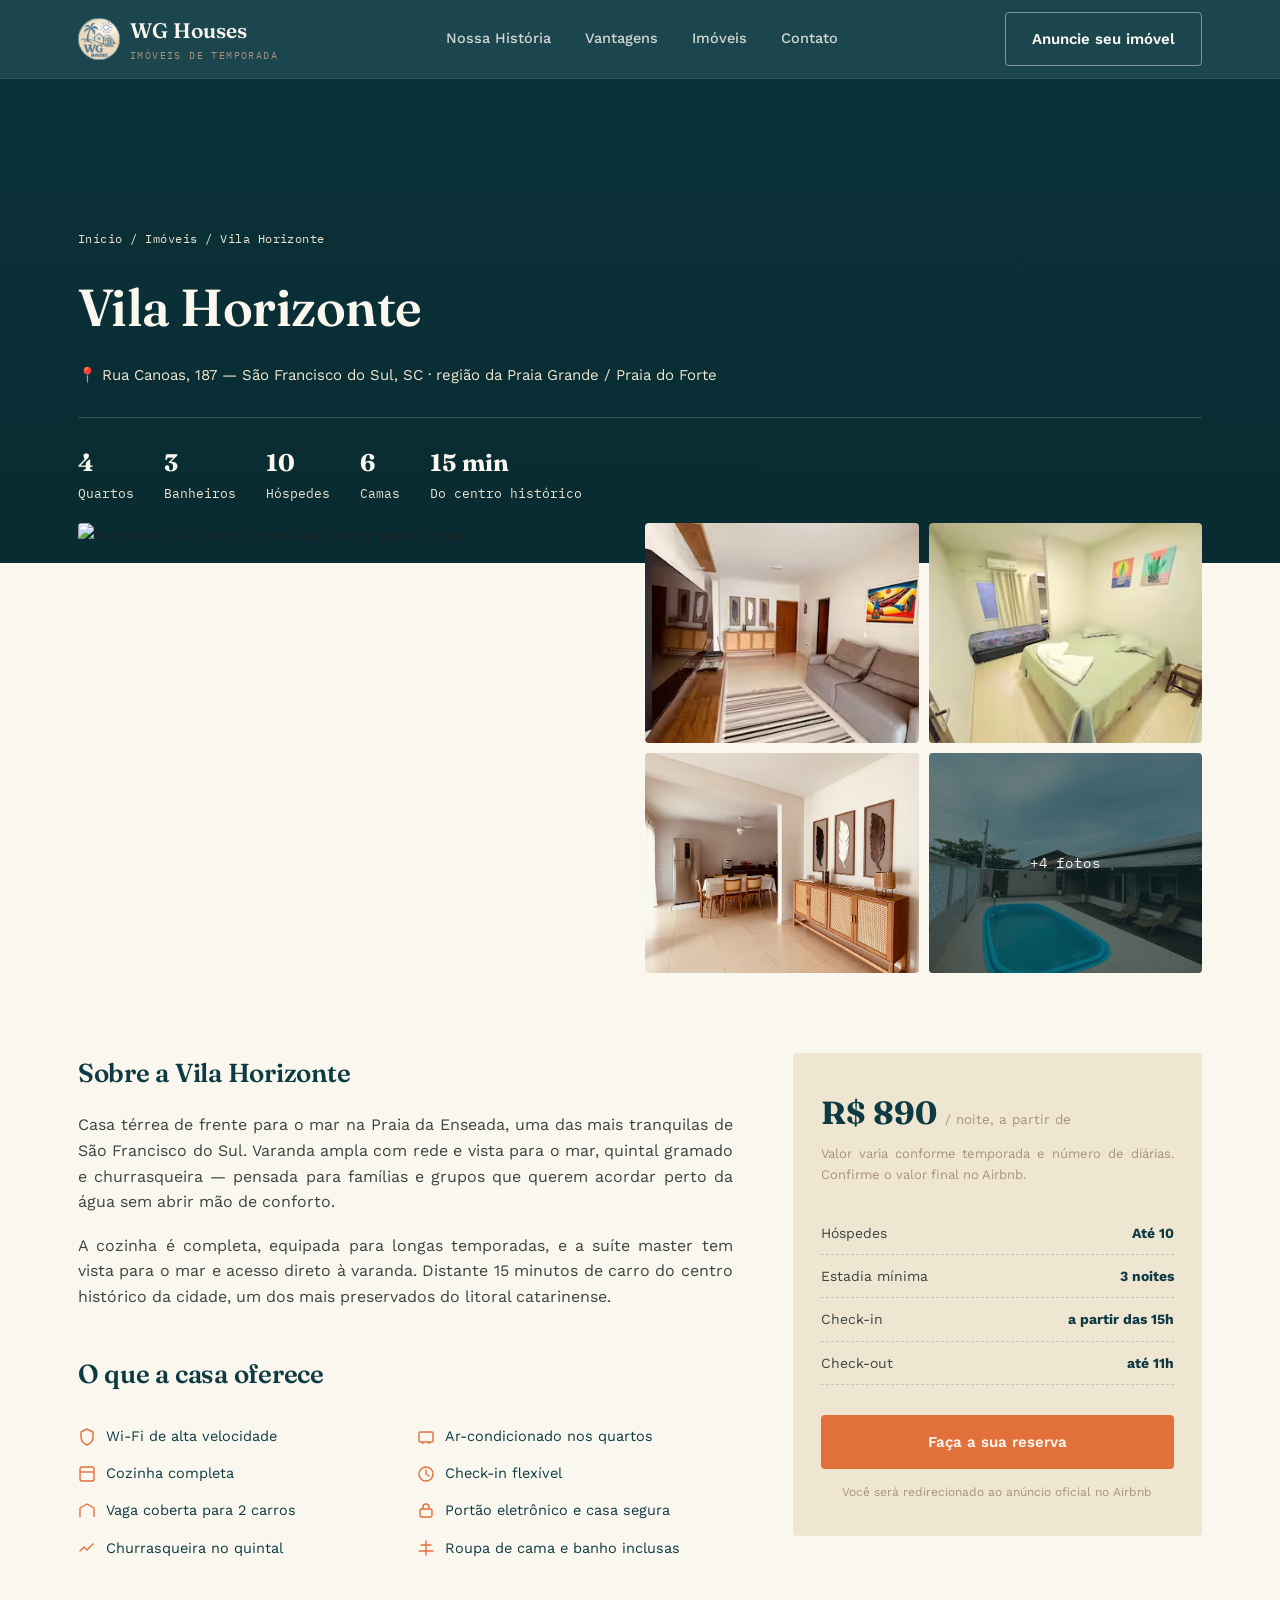
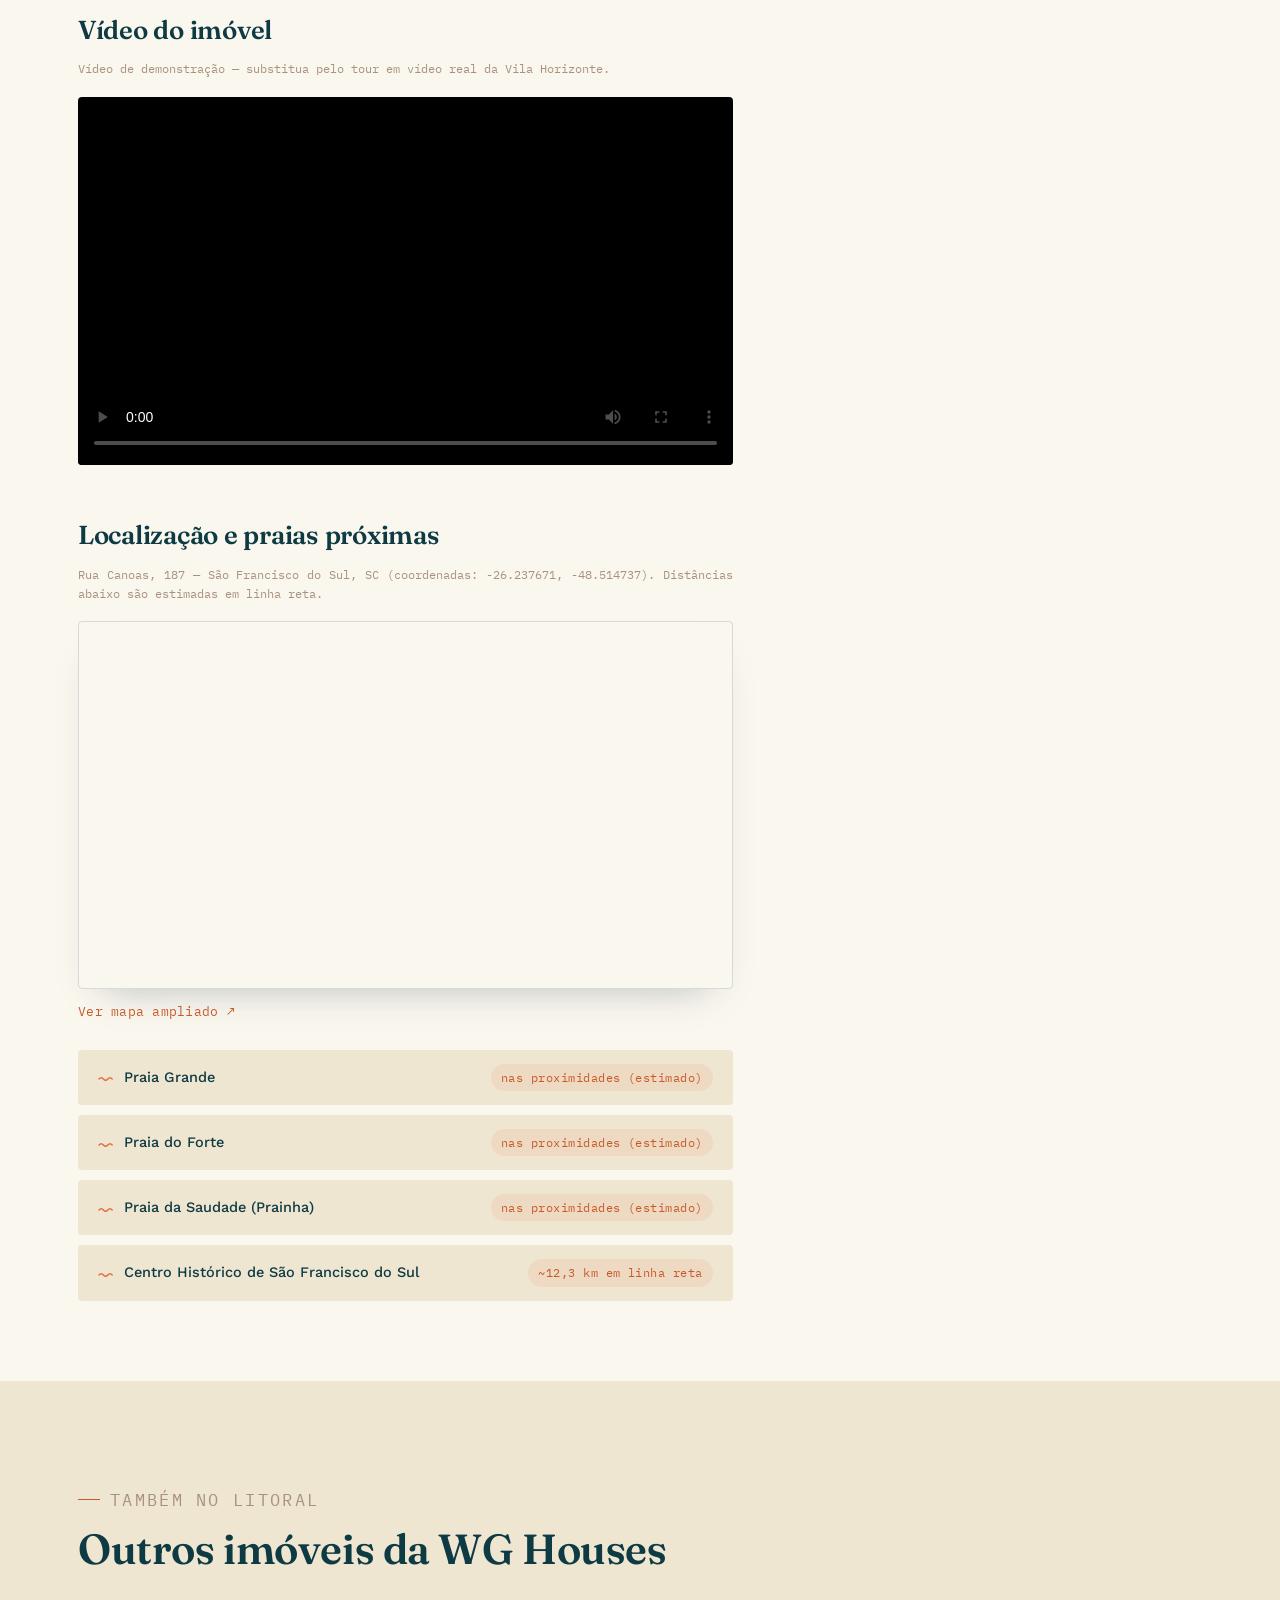
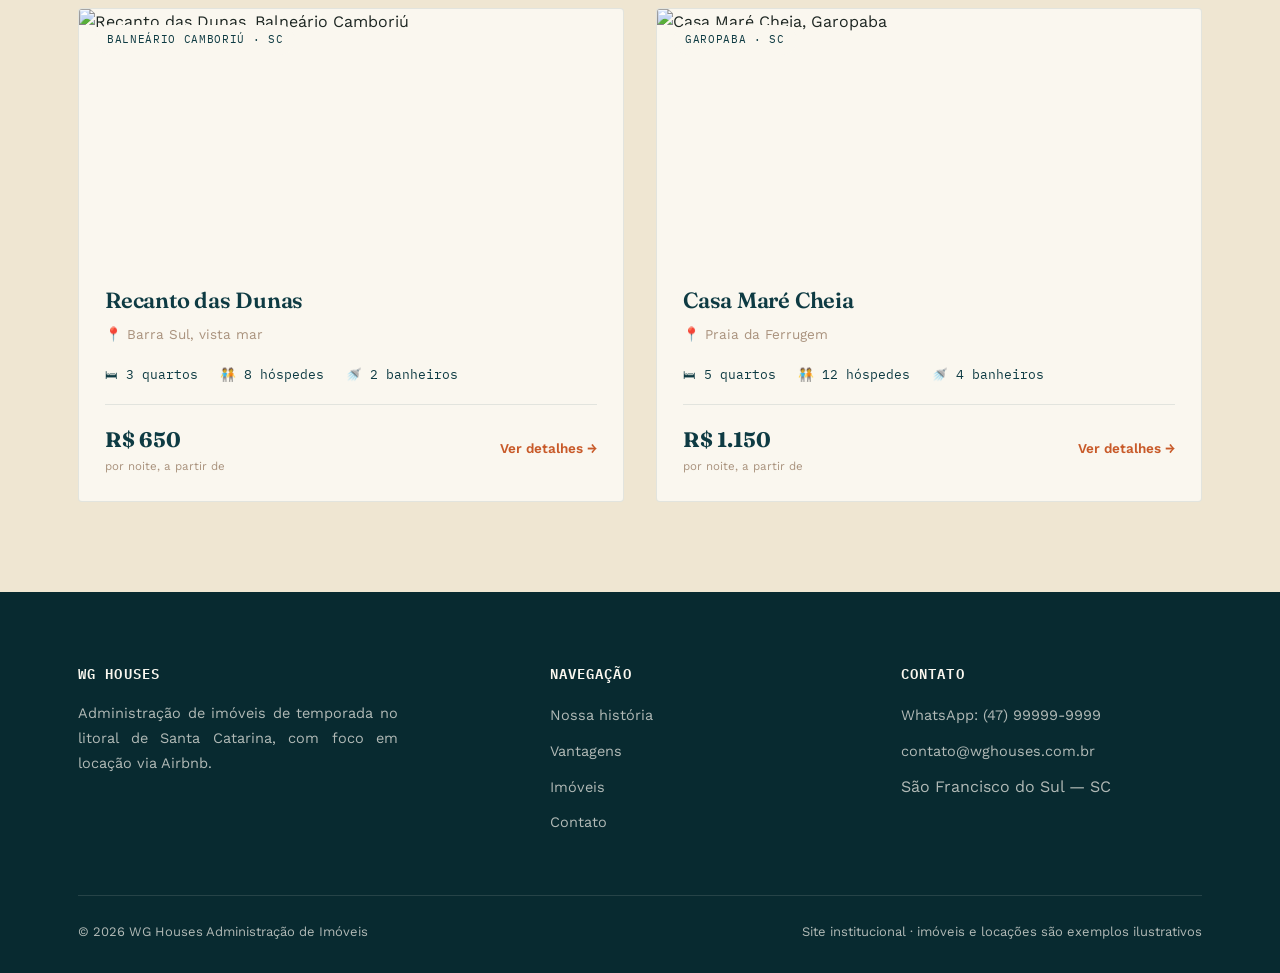
==== commit 98df9bbf: "Add files via upload" ====
--- a/imovel-1.html
+++ b/imovel-1.html
@@ -31,7 +31,7 @@
 </header>
 
 <!-- ============ P-HERO ============ -->
-<section class="p-hero" style="background-image:linear-gradient(180deg, rgba(8,42,48,.55) 0%, rgba(8,42,48,.88) 85%), url('images/imovel-1/casa.avif')">
+<section class="p-hero" style="background-image:linear-gradient(180deg, rgba(8,42,48,.55) 0%, rgba(8,42,48,.88) 85%), url('images/imovel-1/casa1.avif')">
   <div class="container">
     <p class="breadcrumb"><a href="index.html">Início</a> / <a href="index.html#imoveis">Imóveis</a> / Vila Horizonte</p>
     <h1>Vila Horizonte</h1>
@@ -49,8 +49,8 @@
 <!-- ============ GALLERY ============ -->
 <div class="container">
   <div class="gallery">
-    <a class="big" href="#" data-full="images/imovel-1/casa.avif">
-      <img src="images/imovel-1/casa.avif" alt="Fachada da Vila Horizonte de frente para o mar">
+    <a class="big" href="#" data-full="images/imovel-1/casa1.avif">
+      <img src="images/imovel-1/casa1.avif" alt="Fachada da Vila Horizonte de frente para o mar">
     </a>
     <a class="small" href="#" data-full="images/imovel-1/sala.avif">
       <img src="images/imovel-1/sala.avif" alt="Sala de estar da Vila Horizonte">
@@ -93,7 +93,7 @@
         <p class="note">Vídeo de demonstração — substitua pelo tour em vídeo real da Vila Horizonte.</p>
         <div class="video-wrap">
           <video controls preload="metadata"
-                 poster="images/imovel-1/casa.avif">
+                 poster="images/imovel-1/casa1.avif">
             <source src="https://interactive-examples.mdn.mozilla.net/media/cc0-videos/flower.mp4" type="video/mp4">
             Seu navegador não suporta vídeo em HTML5.
           </video>
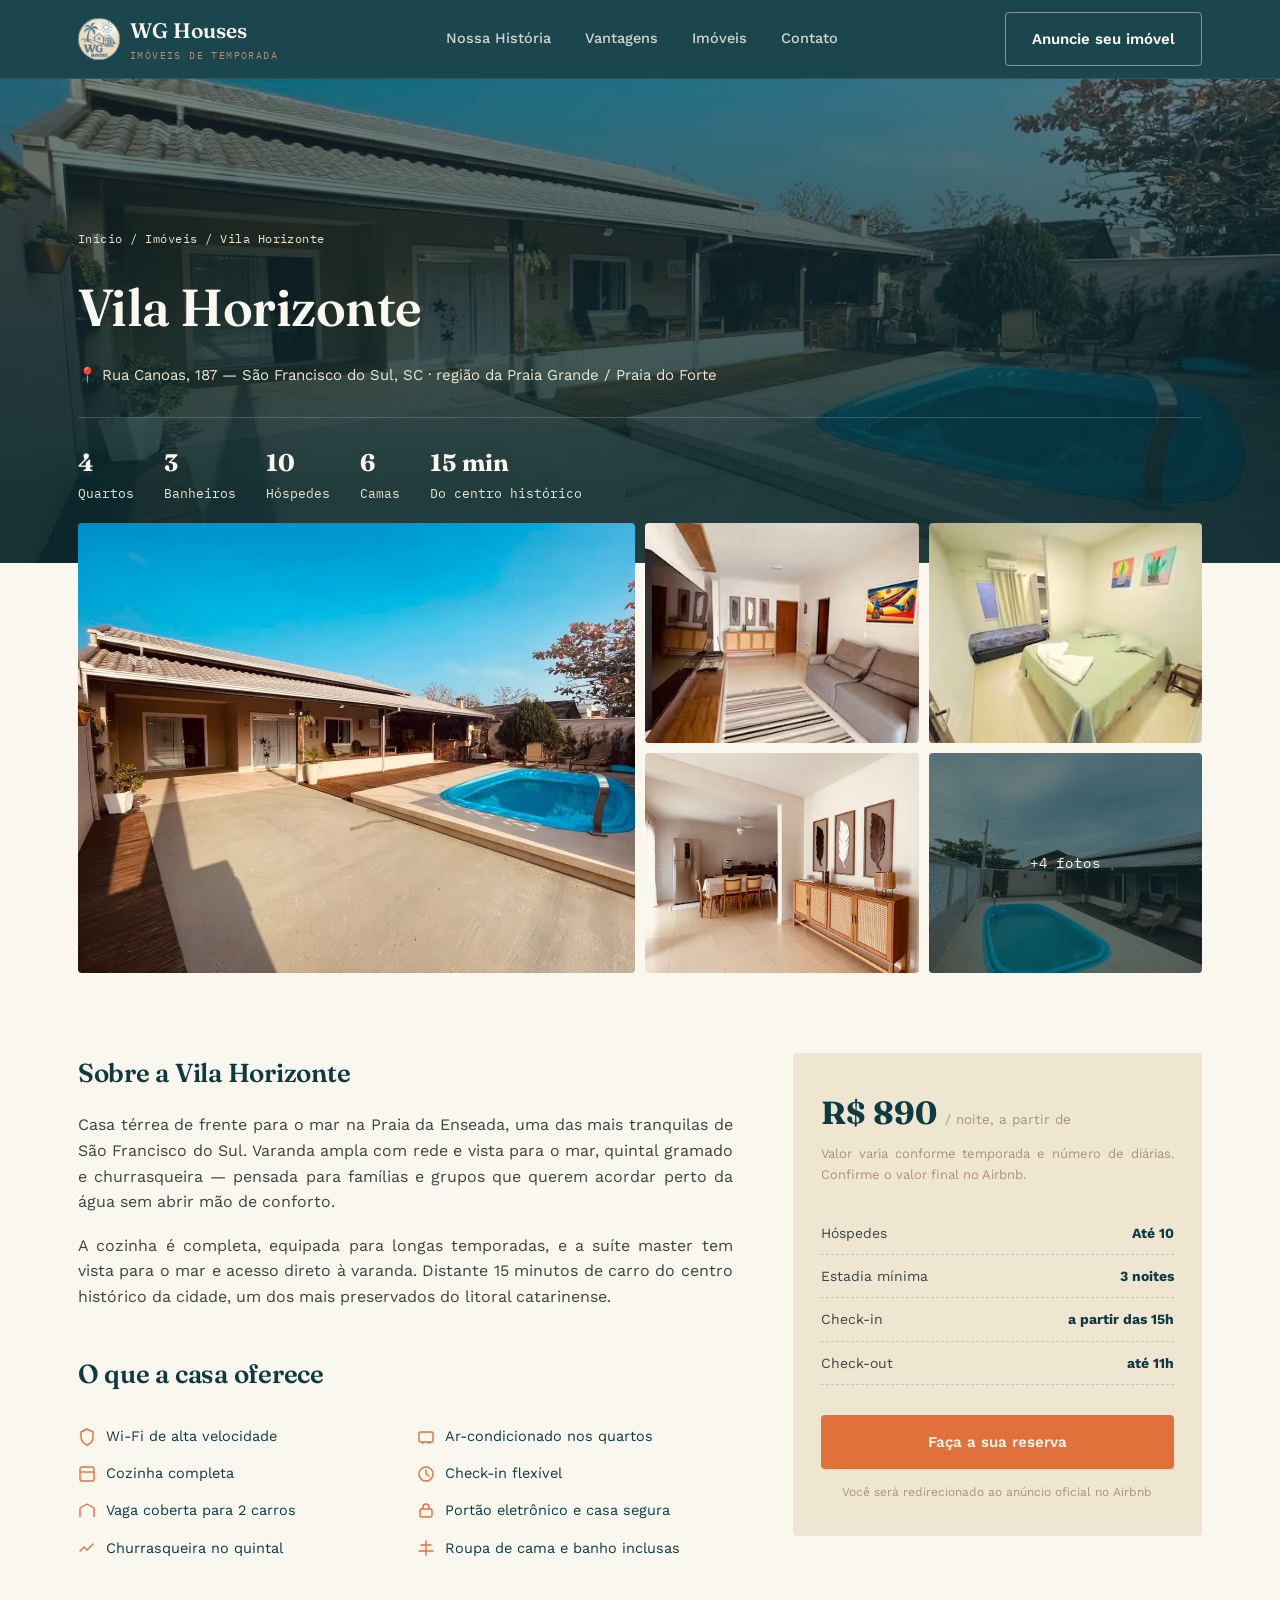
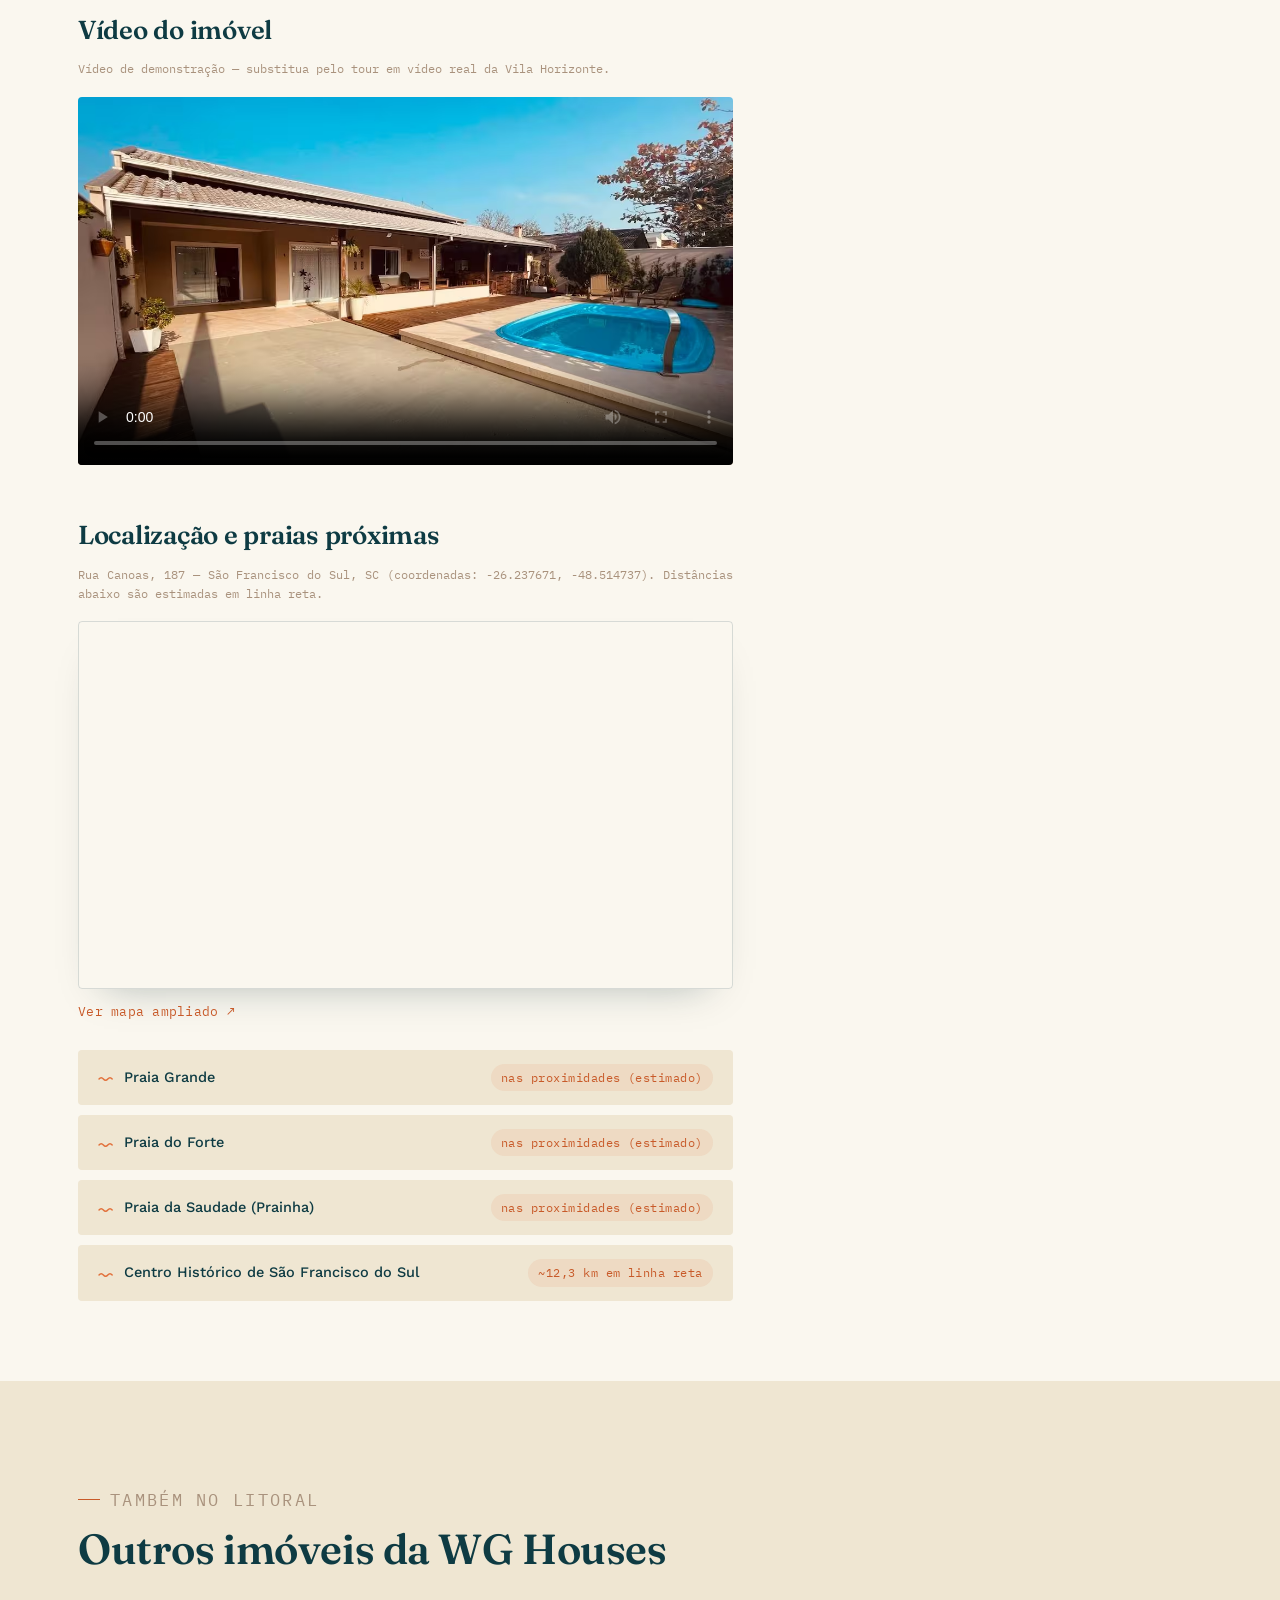
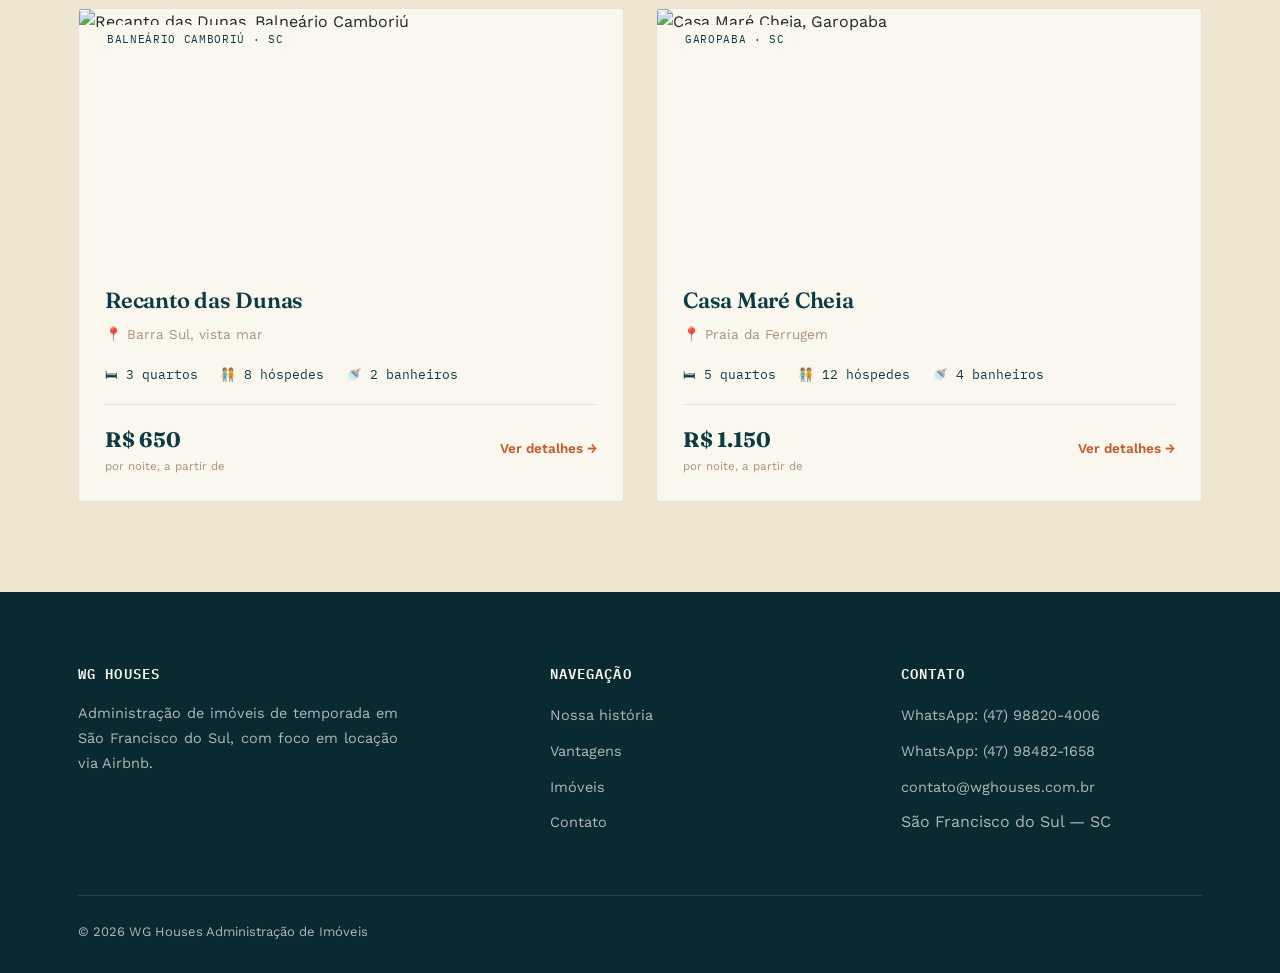
==== commit a8dd786f: "Add files via upload" ====
--- a/imovel-1.html
+++ b/imovel-1.html
@@ -175,7 +175,7 @@
     <div class="footer-grid">
       <div>
         <h4>WG Houses</h4>
-        <p>Administração de imóveis de temporada no litoral de Santa Catarina, com foco em locação via Airbnb.</p>
+        <p>Administração de imóveis de temporada em São Francisco do Sul, com foco em locação via Airbnb.</p>
       </div>
       <div>
         <h4>Navegação</h4>
@@ -189,7 +189,8 @@
       <div>
         <h4>Contato</h4>
         <ul class="footer-links">
-          <li><a href="https://wa.me/5547999999999" target="_blank" rel="noopener">WhatsApp: (47) 99999-9999</a></li>
+          <li><a href="https://wa.me/5547988204006" target="_blank" rel="noopener">WhatsApp: (47) 98820-4006</a></li>
+          <li><a href="https://wa.me/5547984821658" target="_blank" rel="noopener">WhatsApp: (47) 98482-1658</a></li>
           <li><a href="mailto:contato@wghouses.com.br">contato@wghouses.com.br</a></li>
           <li>São Francisco do Sul — SC</li>
         </ul>
@@ -197,7 +198,6 @@
     </div>
     <div class="footer-bottom">
       <span>© <span data-year></span> WG Houses Administração de Imóveis</span>
-      <span>Site institucional · imóveis e locações são exemplos ilustrativos</span>
     </div>
   </div>
 </footer>
--- a/css/style.css
+++ b/css/style.css
@@ -177,7 +177,7 @@
   align-items:flex-end;
   background:
     linear-gradient(180deg, rgba(8,42,48,.35) 0%, rgba(8,42,48,.55) 55%, rgba(8,42,48,.92) 100%),
-    url("../images/imovel-1/casa.avif") center/cover no-repeat;
+    url("../images/imovel-1/casa1.avif") center/cover no-repeat;
   color:var(--foam);
 }
 .hero-inner{
@@ -287,6 +287,9 @@
 }
 .historia-media{ position:relative; }
 .historia-media img{
+  width:100%;
+  height:auto;
+  display:block;
   border-radius:var(--radius);
   box-shadow:0 30px 60px -30px rgba(8,42,48,.5);
 }
@@ -449,7 +452,7 @@
   padding:80px 24px;
   background:
     linear-gradient(180deg, rgba(8,42,48,.55) 0%, rgba(8,42,48,.72) 100%),
-    url("https://images.unsplash.com/photo-1439066615861-d1af74d74000?auto=format&fit=crop&w=1800&q=80") center 30%/cover fixed no-repeat;
+    url("../images/geral/Praia.webp") center 30%/cover fixed no-repeat;
 }
 @supports (-webkit-touch-callout: none){
   .quote-banner{ background-attachment:scroll; }
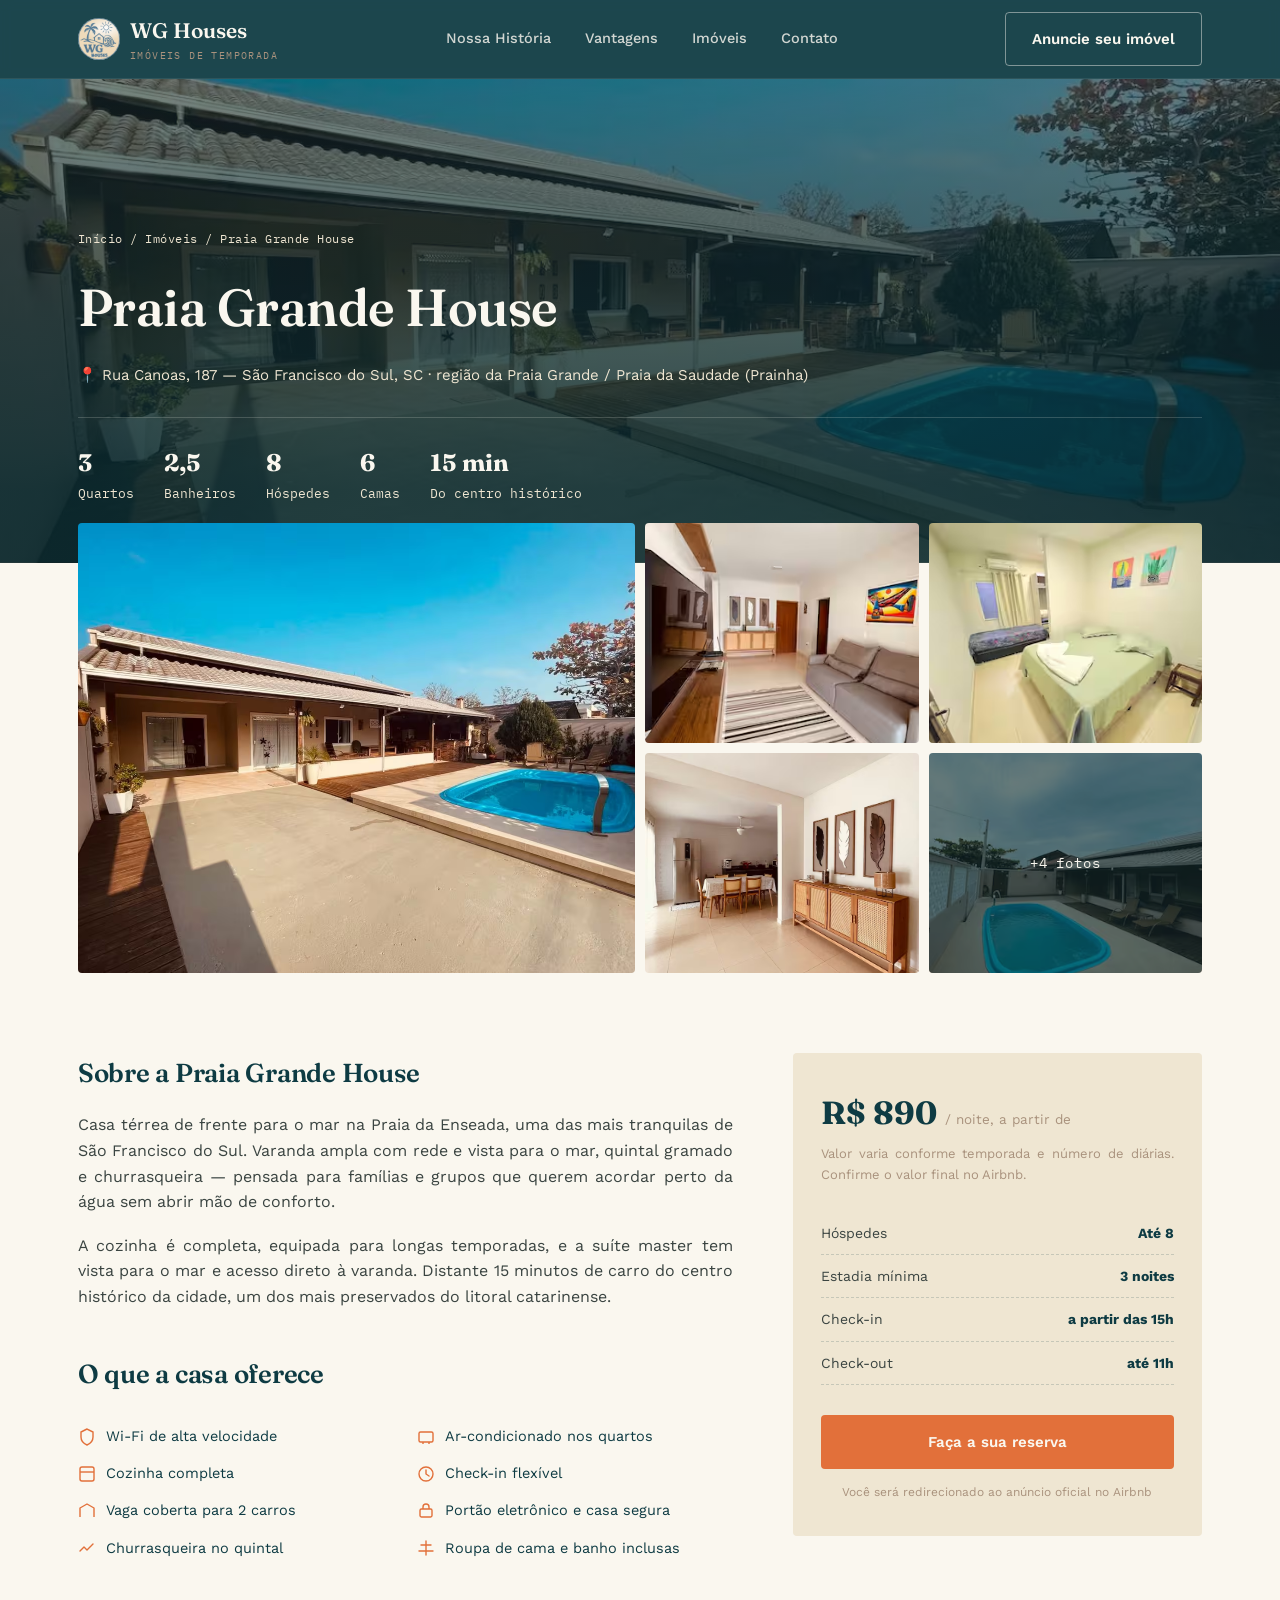
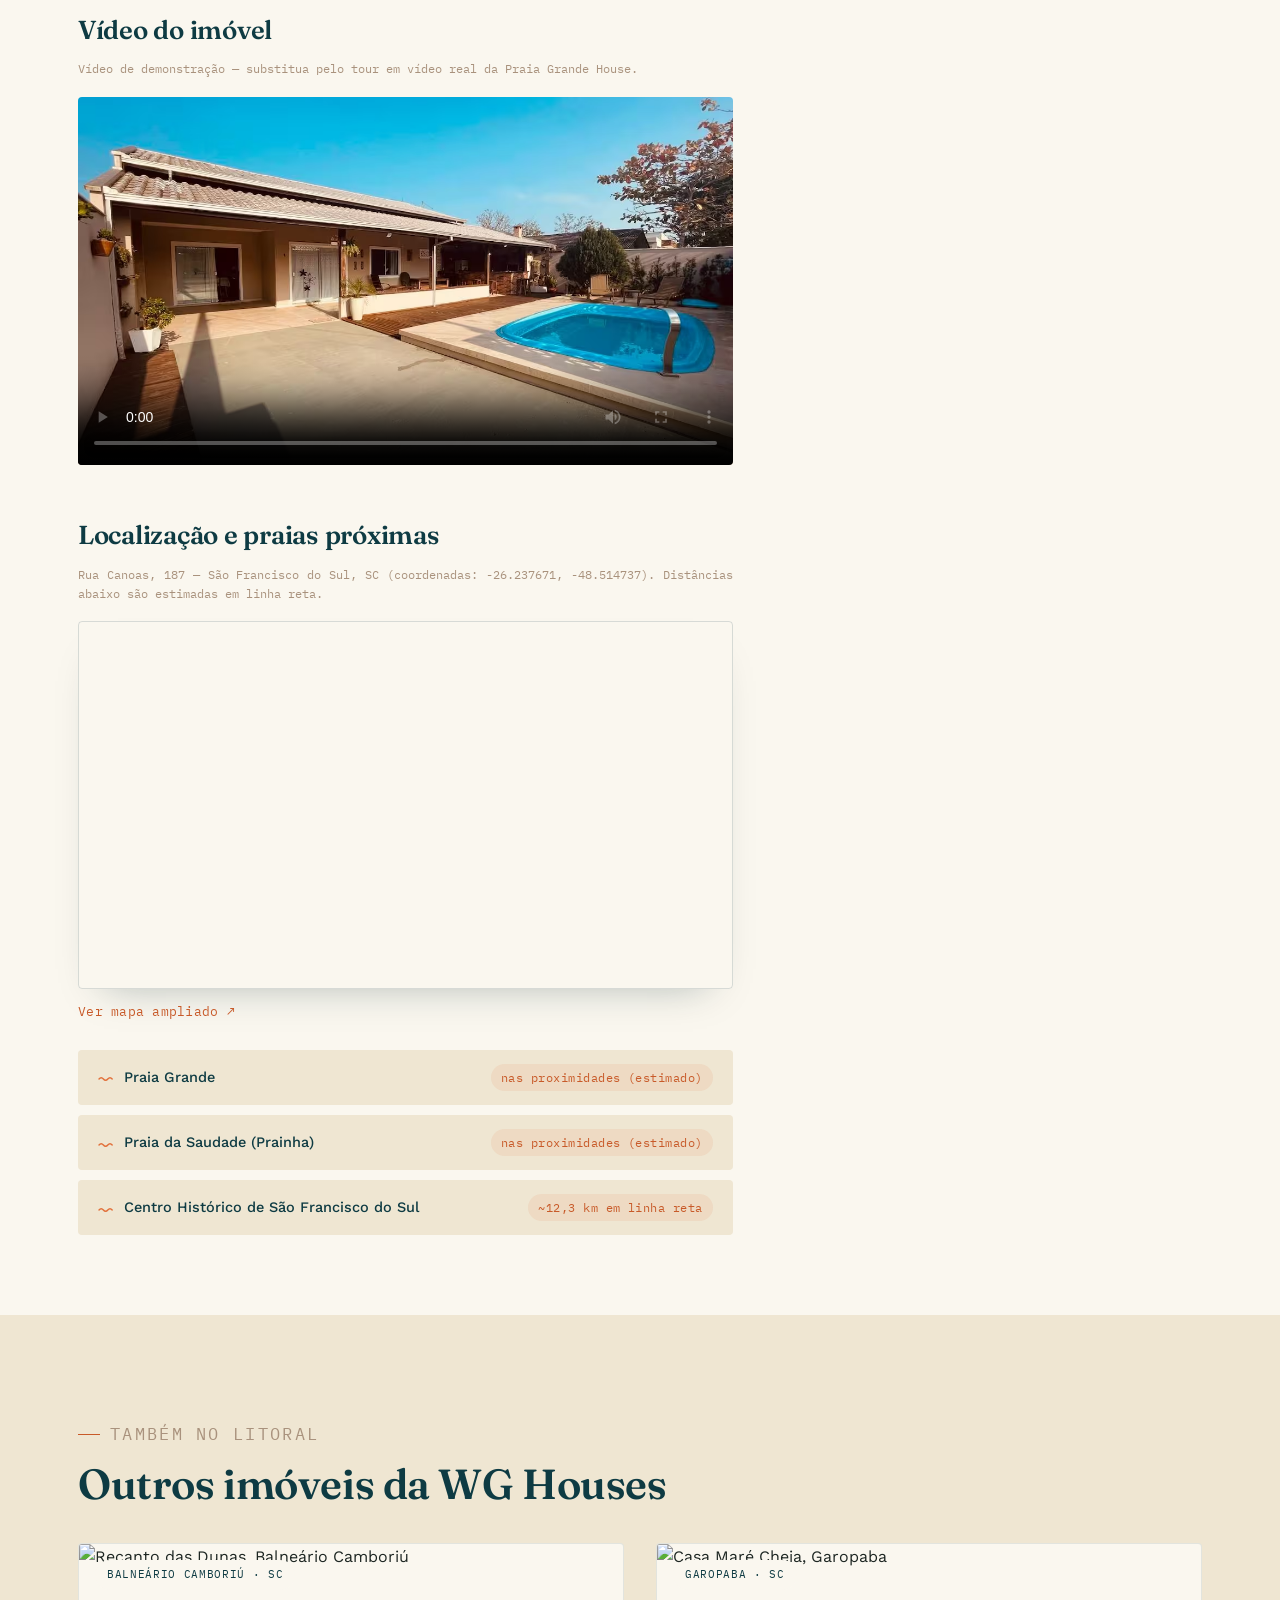
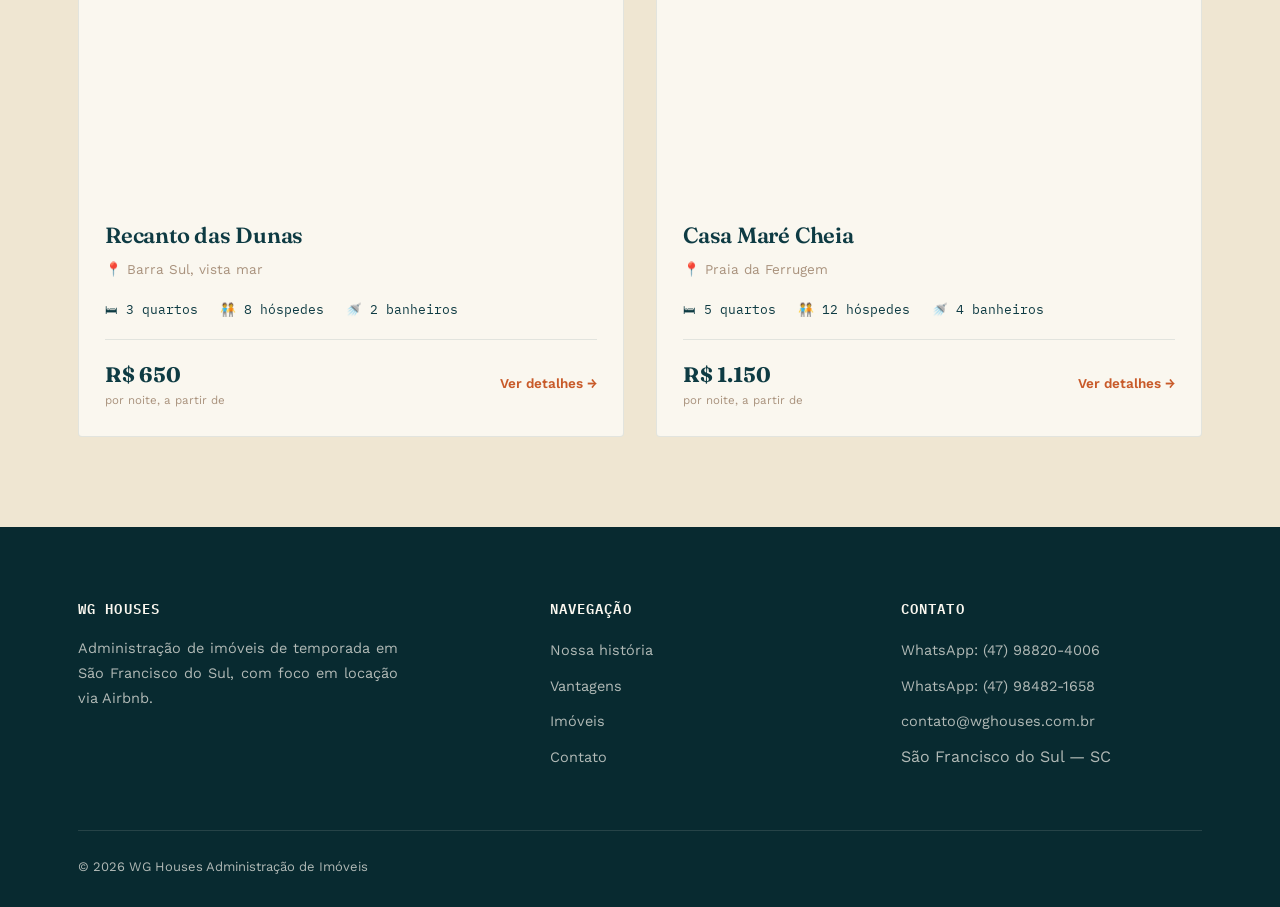
==== commit 5763a6f7: "Add files via upload" ====
--- a/imovel-1.html
+++ b/imovel-1.html
@@ -3,8 +3,8 @@
 <head>
 <meta charset="UTF-8">
 <meta name="viewport" content="width=device-width, initial-scale=1.0">
-<title>Vila Horizonte — São Francisco do Sul | WG Houses</title>
-<meta name="description" content="Vila Horizonte: casa de 4 quartos a 80m do mar na Praia da Enseada, São Francisco do Sul. Fotos, vídeo e reserva pelo Airbnb.">
+<title>Praia Grande House — São Francisco do Sul | WG Houses</title>
+<meta name="description" content="Praia Grande House: casa de 3 quartos a 80m do mar na Praia da Enseada, São Francisco do Sul. Fotos, vídeo e reserva pelo Airbnb.">
 <link rel="preconnect" href="https://fonts.googleapis.com">
 <link href="https://fonts.googleapis.com/css2?family=Fraunces:ital,opsz,wght@0,9..144,400;0,9..144,600;1,9..144,500&family=Work+Sans:wght@400;500;600;700&family=IBM+Plex+Mono:wght@400;500&display=swap" rel="stylesheet">
 <link rel="stylesheet" href="css/style.css">
@@ -33,13 +33,13 @@
 <!-- ============ P-HERO ============ -->
 <section class="p-hero" style="background-image:linear-gradient(180deg, rgba(8,42,48,.55) 0%, rgba(8,42,48,.88) 85%), url('images/imovel-1/casa1.avif')">
   <div class="container">
-    <p class="breadcrumb"><a href="index.html">Início</a> / <a href="index.html#imoveis">Imóveis</a> / Vila Horizonte</p>
-    <h1>Vila Horizonte</h1>
-    <p class="local">📍 Rua Canoas, 187 — São Francisco do Sul, SC · região da Praia Grande / Praia do Forte</p>
+    <p class="breadcrumb"><a href="index.html">Início</a> / <a href="index.html#imoveis">Imóveis</a> / Praia Grande House</p>
+    <h1>Praia Grande House</h1>
+    <p class="local">📍 Rua Canoas, 187 — São Francisco do Sul, SC · região da Praia Grande / Praia da Saudade (Prainha)</p>
     <div class="specs-row">
-      <div><strong>4</strong>Quartos</div>
-      <div><strong>3</strong>Banheiros</div>
-      <div><strong>10</strong>Hóspedes</div>
+      <div><strong>3</strong>Quartos</div>
+      <div><strong>2,5</strong>Banheiros</div>
+      <div><strong>8</strong>Hóspedes</div>
       <div><strong>6</strong>Camas</div>
       <div><strong>15 min</strong>Do centro histórico</div>
     </div>
@@ -50,19 +50,19 @@
 <div class="container">
   <div class="gallery">
     <a class="big" href="#" data-full="images/imovel-1/casa1.avif">
-      <img src="images/imovel-1/casa1.avif" alt="Fachada da Vila Horizonte de frente para o mar">
+      <img src="images/imovel-1/casa1.avif" alt="Fachada da Praia Grande House">
     </a>
     <a class="small" href="#" data-full="images/imovel-1/sala.avif">
-      <img src="images/imovel-1/sala.avif" alt="Sala de estar da Vila Horizonte">
+      <img src="images/imovel-1/sala.avif" alt="Sala de estar da Praia Grande House">
     </a>
     <a class="small" href="#" data-full="images/imovel-1/quarto1.avif">
-      <img src="images/imovel-1/quarto1.avif" alt="Quarto 1 da Vila Horizonte">
+      <img src="images/imovel-1/quarto1.avif" alt="Quarto 1 da Praia Grande House">
     </a>
     <a class="small" href="#" data-full="images/imovel-1/cozinha.avif">
-      <img src="images/imovel-1/cozinha.avif" alt="Cozinha completa da Vila Horizonte">
+      <img src="images/imovel-1/cozinha.avif" alt="Cozinha completa da Praia Grande House">
     </a>
     <a class="small" href="#" data-full="images/imovel-1/pisc.avif">
-      <img src="images/imovel-1/pisc.avif" alt="Área externa e piscina da Vila Horizonte">
+      <img src="images/imovel-1/pisc.avif" alt="Área externa e piscina da Praia Grande House">
       <span class="more">+4 fotos</span>
     </a>
   </div>
@@ -72,7 +72,7 @@
 <div class="container">
   <div class="p-body">
     <div class="p-desc">
-      <h2>Sobre a Vila Horizonte</h2>
+      <h2>Sobre a Praia Grande House</h2>
       <p>Casa térrea de frente para o mar na Praia da Enseada, uma das mais tranquilas de São Francisco do Sul. Varanda ampla com rede e vista para o mar, quintal gramado e churrasqueira — pensada para famílias e grupos que querem acordar perto da água sem abrir mão de conforto.</p>
       <p>A cozinha é completa, equipada para longas temporadas, e a suíte master tem vista para o mar e acesso direto à varanda. Distante 15 minutos de carro do centro histórico da cidade, um dos mais preservados do litoral catarinense.</p>
 
@@ -90,7 +90,7 @@
 
       <div class="video-block">
         <h2>Vídeo do imóvel</h2>
-        <p class="note">Vídeo de demonstração — substitua pelo tour em vídeo real da Vila Horizonte.</p>
+        <p class="note">Vídeo de demonstração — substitua pelo tour em vídeo real da Praia Grande House.</p>
         <div class="video-wrap">
           <video controls preload="metadata"
                  poster="images/imovel-1/casa1.avif">
@@ -105,13 +105,12 @@
         <p class="note">Rua Canoas, 187 — São Francisco do Sul, SC (coordenadas: -26.237671, -48.514737). Distâncias abaixo são estimadas em linha reta.</p>
         <div class="map-wrap">
           <iframe src="https://www.google.com/maps?q=-26.237671443437044,-48.514736600000006&z=15&output=embed"
-                  loading="lazy" title="Mapa de localização da Vila Horizonte — Rua Canoas, 187, São Francisco do Sul"></iframe>
+                  loading="lazy" title="Mapa de localização da Praia Grande House — Rua Canoas, 187, São Francisco do Sul"></iframe>
         </div>
         <a class="map-link" href="https://www.google.com/maps/search/?api=1&query=-26.237671443437044,-48.514736600000006" target="_blank" rel="noopener">Ver mapa ampliado ↗</a>
 
         <ul class="beaches-list">
           <li><span class="name"><svg width="16" height="16" viewBox="0 0 16 16" fill="none"><path d="M1 10c1.4-1.7 3-1.7 4.4 0s3 1.7 4.4 0 3-1.7 4.4 0" stroke="currentColor" stroke-width="1.4" stroke-linecap="round"/></svg> Praia Grande</span><span class="dist">nas proximidades (estimado)</span></li>
-          <li><span class="name"><svg width="16" height="16" viewBox="0 0 16 16" fill="none"><path d="M1 10c1.4-1.7 3-1.7 4.4 0s3 1.7 4.4 0 3-1.7 4.4 0" stroke="currentColor" stroke-width="1.4" stroke-linecap="round"/></svg> Praia do Forte</span><span class="dist">nas proximidades (estimado)</span></li>
           <li><span class="name"><svg width="16" height="16" viewBox="0 0 16 16" fill="none"><path d="M1 10c1.4-1.7 3-1.7 4.4 0s3 1.7 4.4 0 3-1.7 4.4 0" stroke="currentColor" stroke-width="1.4" stroke-linecap="round"/></svg> Praia da Saudade (Prainha)</span><span class="dist">nas proximidades (estimado)</span></li>
           <li><span class="name"><svg width="16" height="16" viewBox="0 0 16 16" fill="none"><path d="M1 10c1.4-1.7 3-1.7 4.4 0s3 1.7 4.4 0 3-1.7 4.4 0" stroke="currentColor" stroke-width="1.4" stroke-linecap="round"/></svg> Centro Histórico de São Francisco do Sul</span><span class="dist">~12,3 km em linha reta</span></li>
         </ul>
@@ -123,7 +122,7 @@
       <div class="price-line"><strong>R$ 890</strong><span>/ noite, a partir de</span></div>
       <p class="obs">Valor varia conforme temporada e número de diárias. Confirme o valor final no Airbnb.</p>
       <ul>
-        <li>Hóspedes <strong>Até 10</strong></li>
+        <li>Hóspedes <strong>Até 8</strong></li>
         <li>Estadia mínima <strong>3 noites</strong></li>
         <li>Check-in <strong>a partir das 15h</strong></li>
         <li>Check-out <strong>até 11h</strong></li>
@@ -204,8 +203,11 @@
 
 <!-- lightbox -->
 <div class="lightbox">
-  <button aria-label="Fechar"><svg width="28" height="28" viewBox="0 0 28 28" fill="none"><path d="M6 6l16 16M22 6L6 22" stroke="currentColor" stroke-width="2" stroke-linecap="round"/></svg></button>
+  <button class="lightbox-close" aria-label="Fechar"><svg width="28" height="28" viewBox="0 0 28 28" fill="none"><path d="M6 6l16 16M22 6L6 22" stroke="currentColor" stroke-width="2" stroke-linecap="round"/></svg></button>
+  <button class="lightbox-nav lightbox-prev" aria-label="Foto anterior"><svg width="22" height="22" viewBox="0 0 22 22" fill="none"><path d="M13.5 4L6.5 11l7 7" stroke="currentColor" stroke-width="2" stroke-linecap="round" stroke-linejoin="round"/></svg></button>
+  <button class="lightbox-nav lightbox-next" aria-label="Próxima foto"><svg width="22" height="22" viewBox="0 0 22 22" fill="none"><path d="M8.5 4l7 7-7 7" stroke="currentColor" stroke-width="2" stroke-linecap="round" stroke-linejoin="round"/></svg></button>
   <img src="" alt="Foto ampliada do imóvel">
+  <span class="lightbox-counter"></span>
 </div>
 
 <script src="js/script.js"></script>
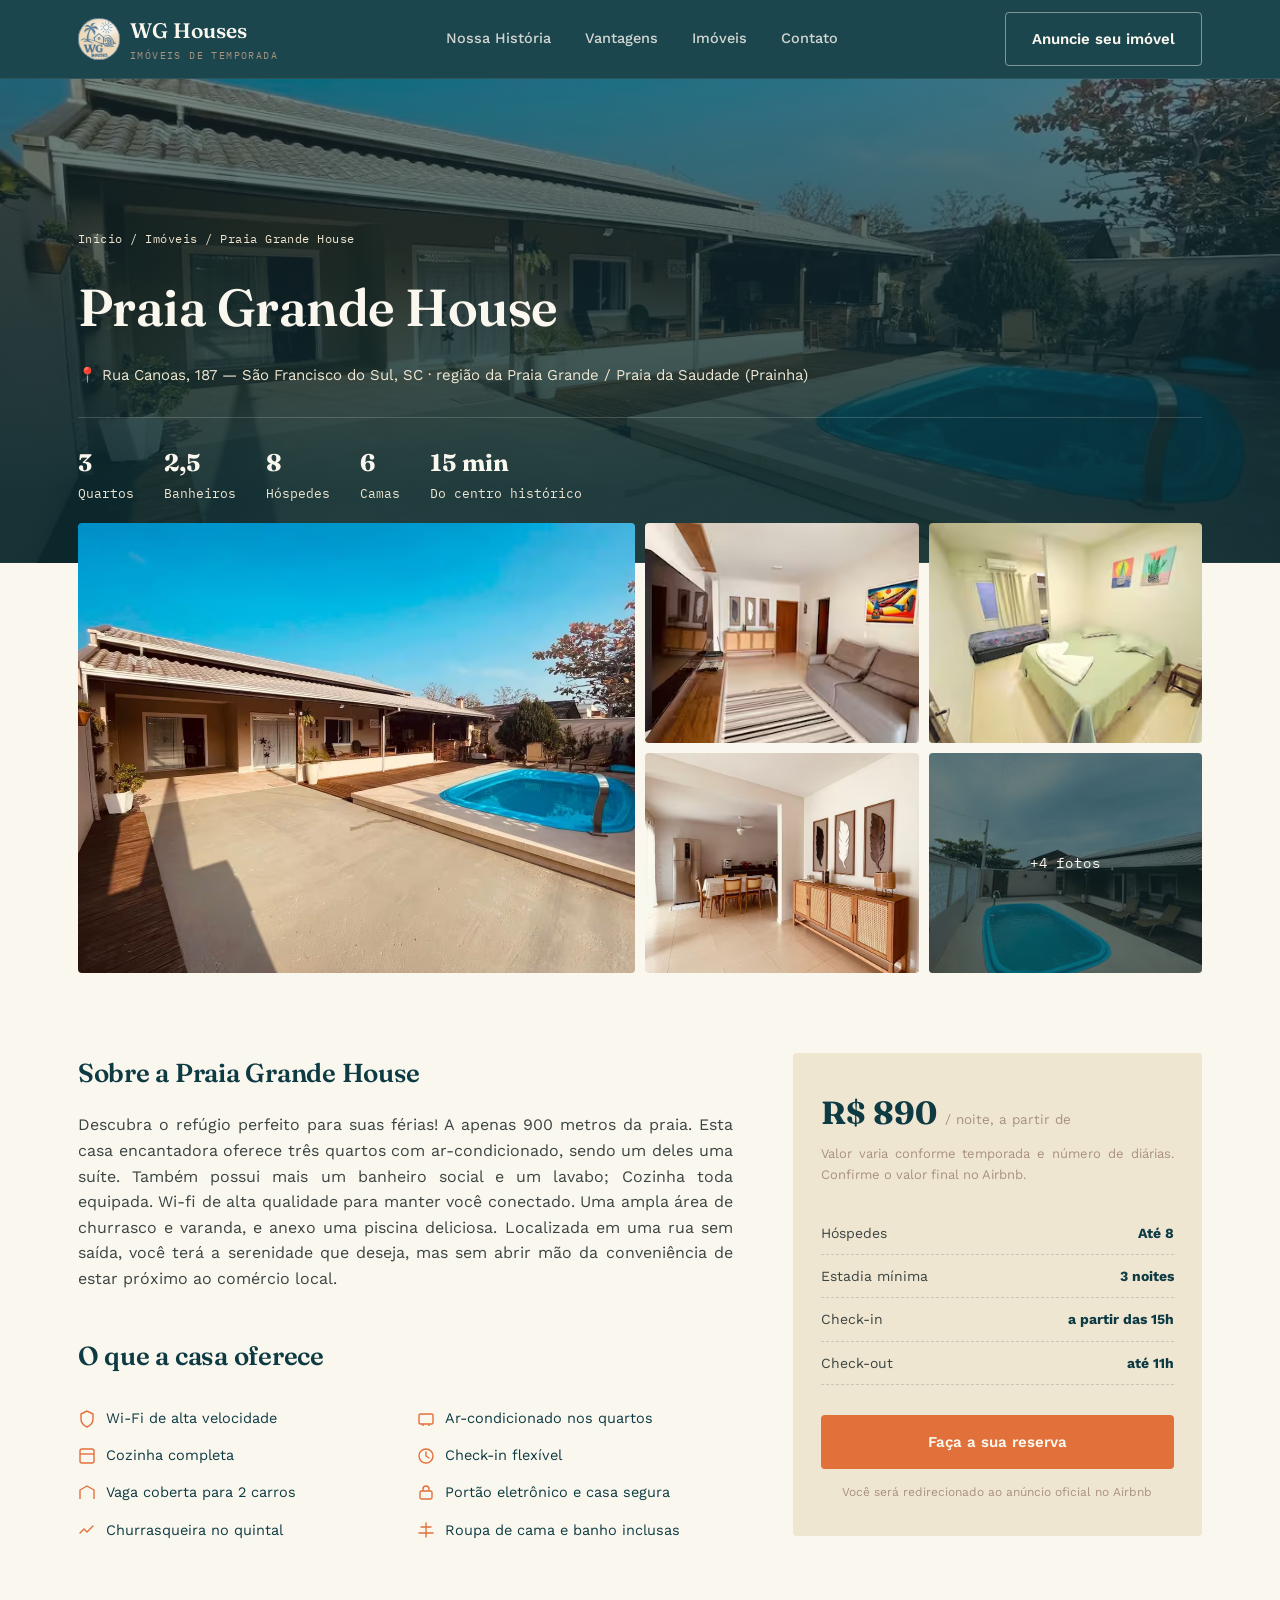
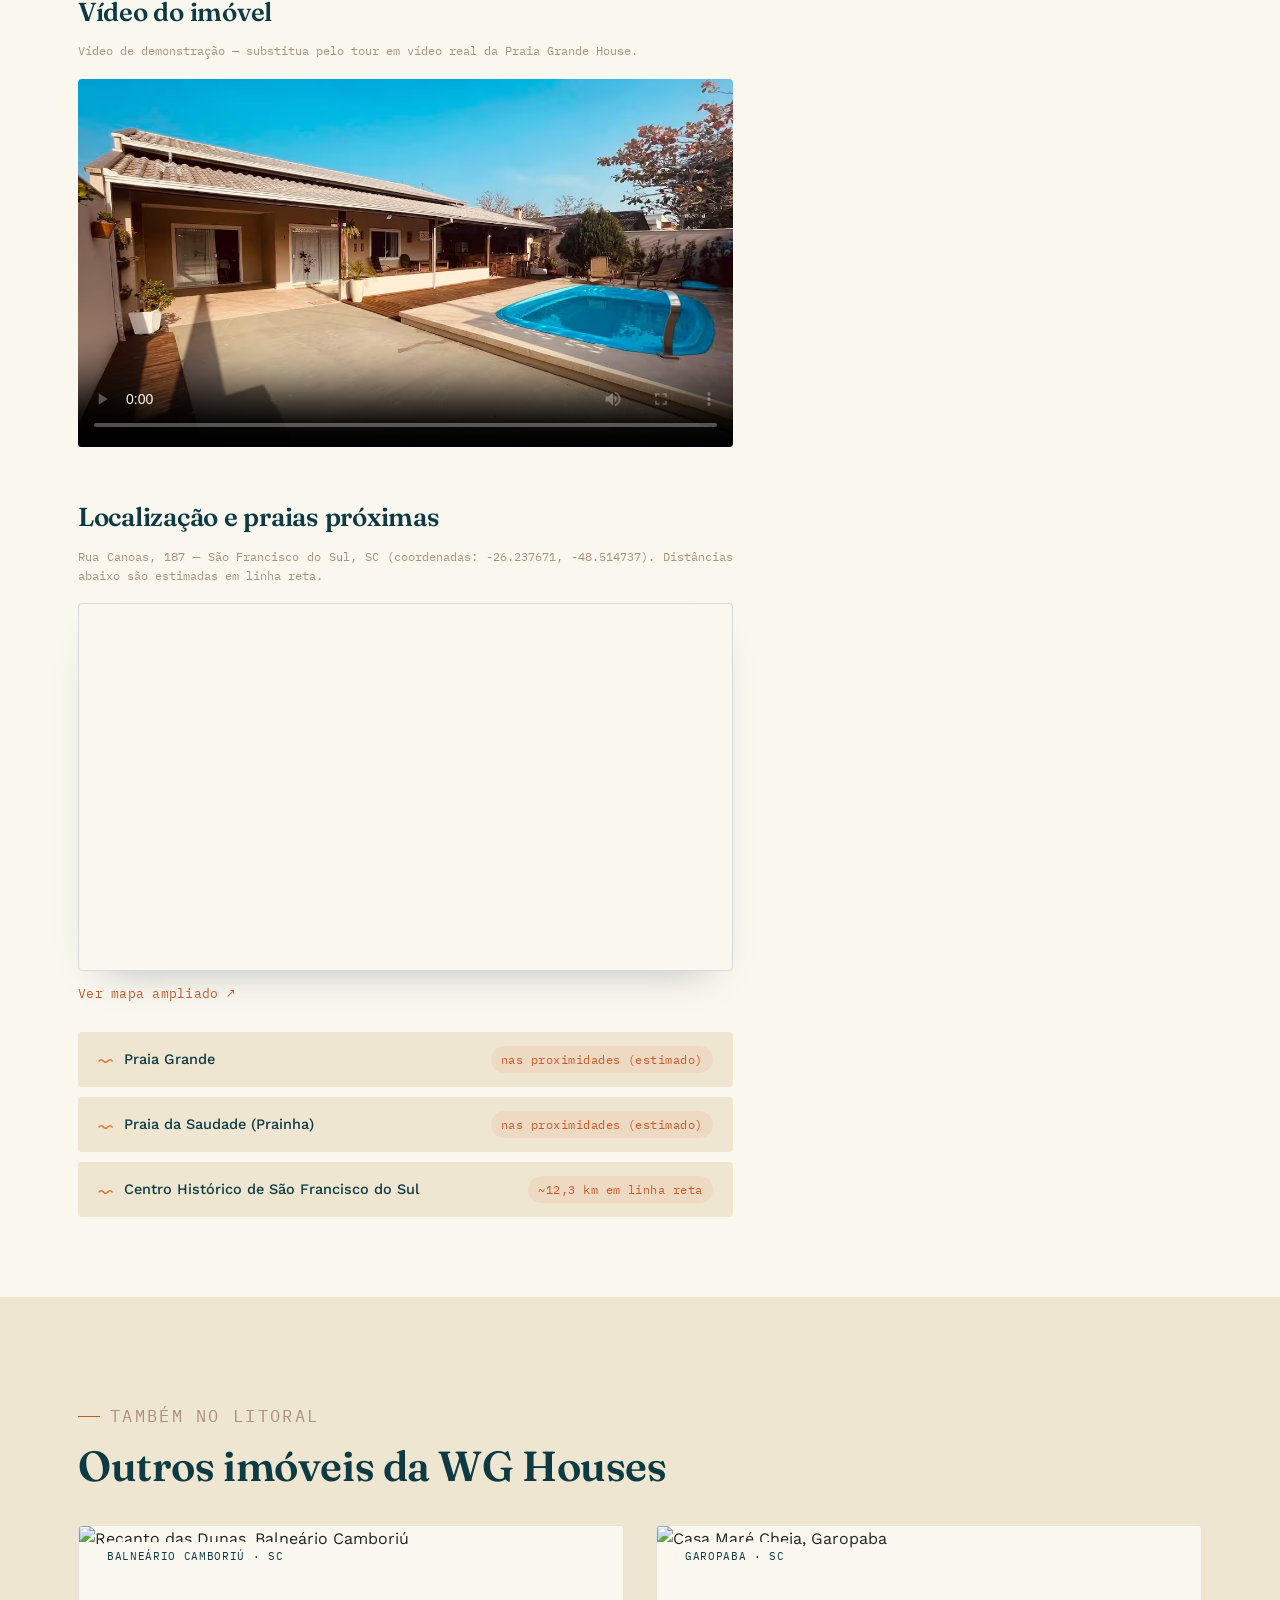
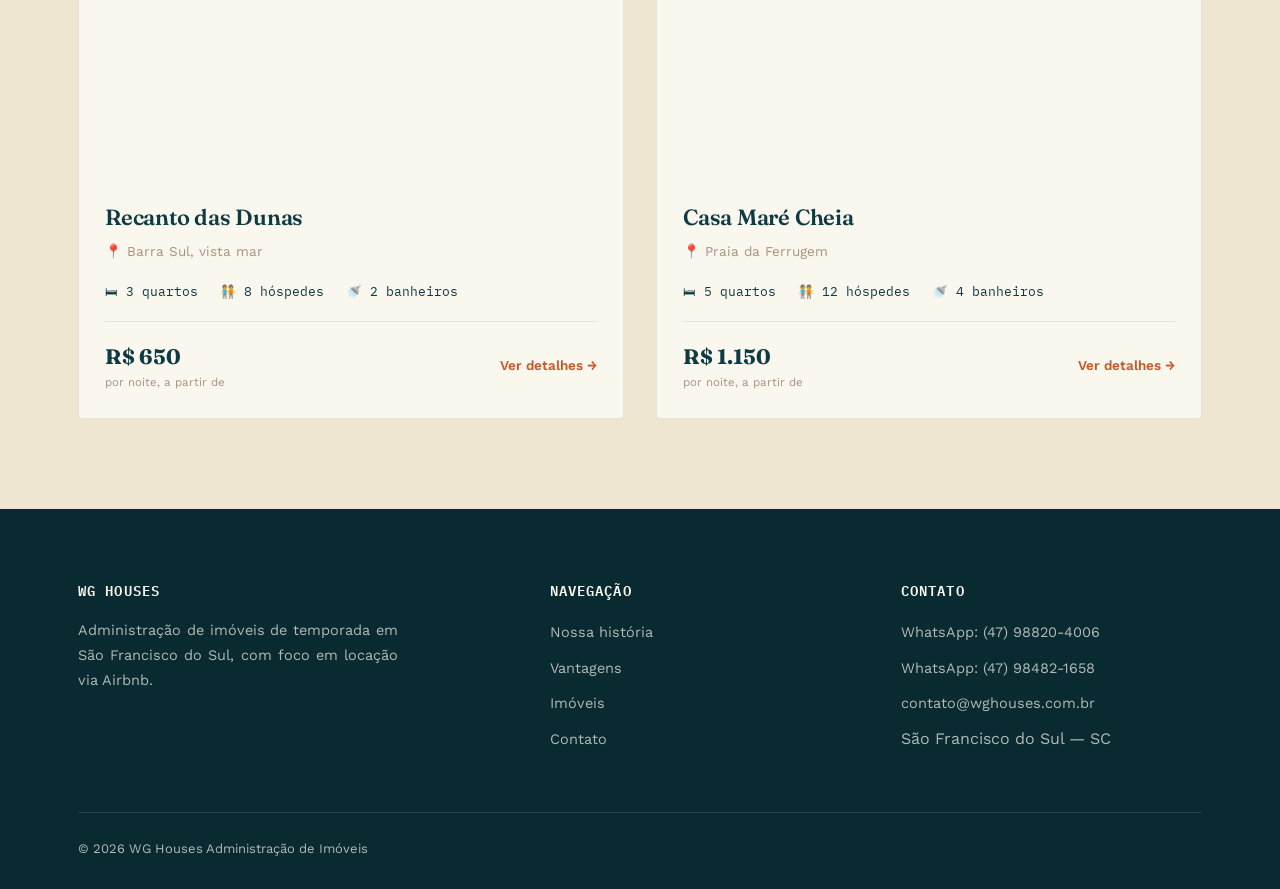
==== commit 764c0dfb: "Add files via upload" ====
--- a/imovel-1.html
+++ b/imovel-1.html
@@ -4,7 +4,7 @@
 <meta charset="UTF-8">
 <meta name="viewport" content="width=device-width, initial-scale=1.0">
 <title>Praia Grande House — São Francisco do Sul | WG Houses</title>
-<meta name="description" content="Praia Grande House: casa de 3 quartos a 80m do mar na Praia da Enseada, São Francisco do Sul. Fotos, vídeo e reserva pelo Airbnb.">
+<meta name="description" content="Praia Grande House: casa de 3 quartos a 900m da praia em São Francisco do Sul, com piscina e churrasqueira. Fotos, vídeo e reserva pelo Airbnb.">
 <link rel="preconnect" href="https://fonts.googleapis.com">
 <link href="https://fonts.googleapis.com/css2?family=Fraunces:ital,opsz,wght@0,9..144,400;0,9..144,600;1,9..144,500&family=Work+Sans:wght@400;500;600;700&family=IBM+Plex+Mono:wght@400;500&display=swap" rel="stylesheet">
 <link rel="stylesheet" href="css/style.css">
@@ -73,8 +73,7 @@
   <div class="p-body">
     <div class="p-desc">
       <h2>Sobre a Praia Grande House</h2>
-      <p>Casa térrea de frente para o mar na Praia da Enseada, uma das mais tranquilas de São Francisco do Sul. Varanda ampla com rede e vista para o mar, quintal gramado e churrasqueira — pensada para famílias e grupos que querem acordar perto da água sem abrir mão de conforto.</p>
-      <p>A cozinha é completa, equipada para longas temporadas, e a suíte master tem vista para o mar e acesso direto à varanda. Distante 15 minutos de carro do centro histórico da cidade, um dos mais preservados do litoral catarinense.</p>
+      <p>Descubra o refúgio perfeito para suas férias! A apenas 900 metros da praia. Esta casa encantadora oferece três quartos com ar-condicionado, sendo um deles uma suíte. Também possui mais um banheiro social e um lavabo; Cozinha toda equipada. Wi-fi de alta qualidade para manter você conectado. Uma ampla área de churrasco e varanda, e anexo uma piscina deliciosa. Localizada em uma rua sem saída, você terá a serenidade que deseja, mas sem abrir mão da conveniência de estar próximo ao comércio local.</p>
 
       <h2 style="margin-top:44px;">O que a casa oferece</h2>
       <ul class="amenities">
--- a/css/style.css
+++ b/css/style.css
@@ -717,11 +717,45 @@
   padding:40px;
 }
 .lightbox.open{ display:flex; }
-.lightbox img{ max-height:88vh; max-width:100%; border-radius:4px; }
-.lightbox button{
+.lightbox img{ max-height:88vh; max-width:100%; border-radius:4px; user-select:none; }
+.lightbox .lightbox-close{
   position:absolute; top:26px; right:32px;
   background:none; border:none; color:var(--foam);
   cursor:pointer;
+  z-index:2;
+}
+.lightbox-nav{
+  position:absolute;
+  top:50%;
+  transform:translateY(-50%);
+  width:52px; height:52px;
+  border-radius:50%;
+  background:rgba(250,247,239,.12);
+  border:1px solid rgba(250,247,239,.3);
+  color:var(--foam);
+  display:flex; align-items:center; justify-content:center;
+  cursor:pointer;
+  transition:background-color .18s ease, transform .18s ease;
+}
+.lightbox-nav:hover{ background:rgba(250,247,239,.24); }
+.lightbox-nav:active{ transform:translateY(-50%) scale(.94); }
+.lightbox-prev{ left:16px; }
+.lightbox-next{ right:16px; }
+.lightbox-counter{
+  position:absolute;
+  bottom:20px;
+  left:50%;
+  transform:translateX(-50%);
+  font-family:var(--font-mono);
+  font-size:12.5px;
+  letter-spacing:.06em;
+  color:rgba(250,247,239,.75);
+}
+@media (max-width: 600px){
+  .lightbox{ padding:20px; }
+  .lightbox-nav{ width:42px; height:42px; }
+  .lightbox-prev{ left:8px; }
+  .lightbox-next{ right:8px; }
 }
 
 @media (max-width: 980px){
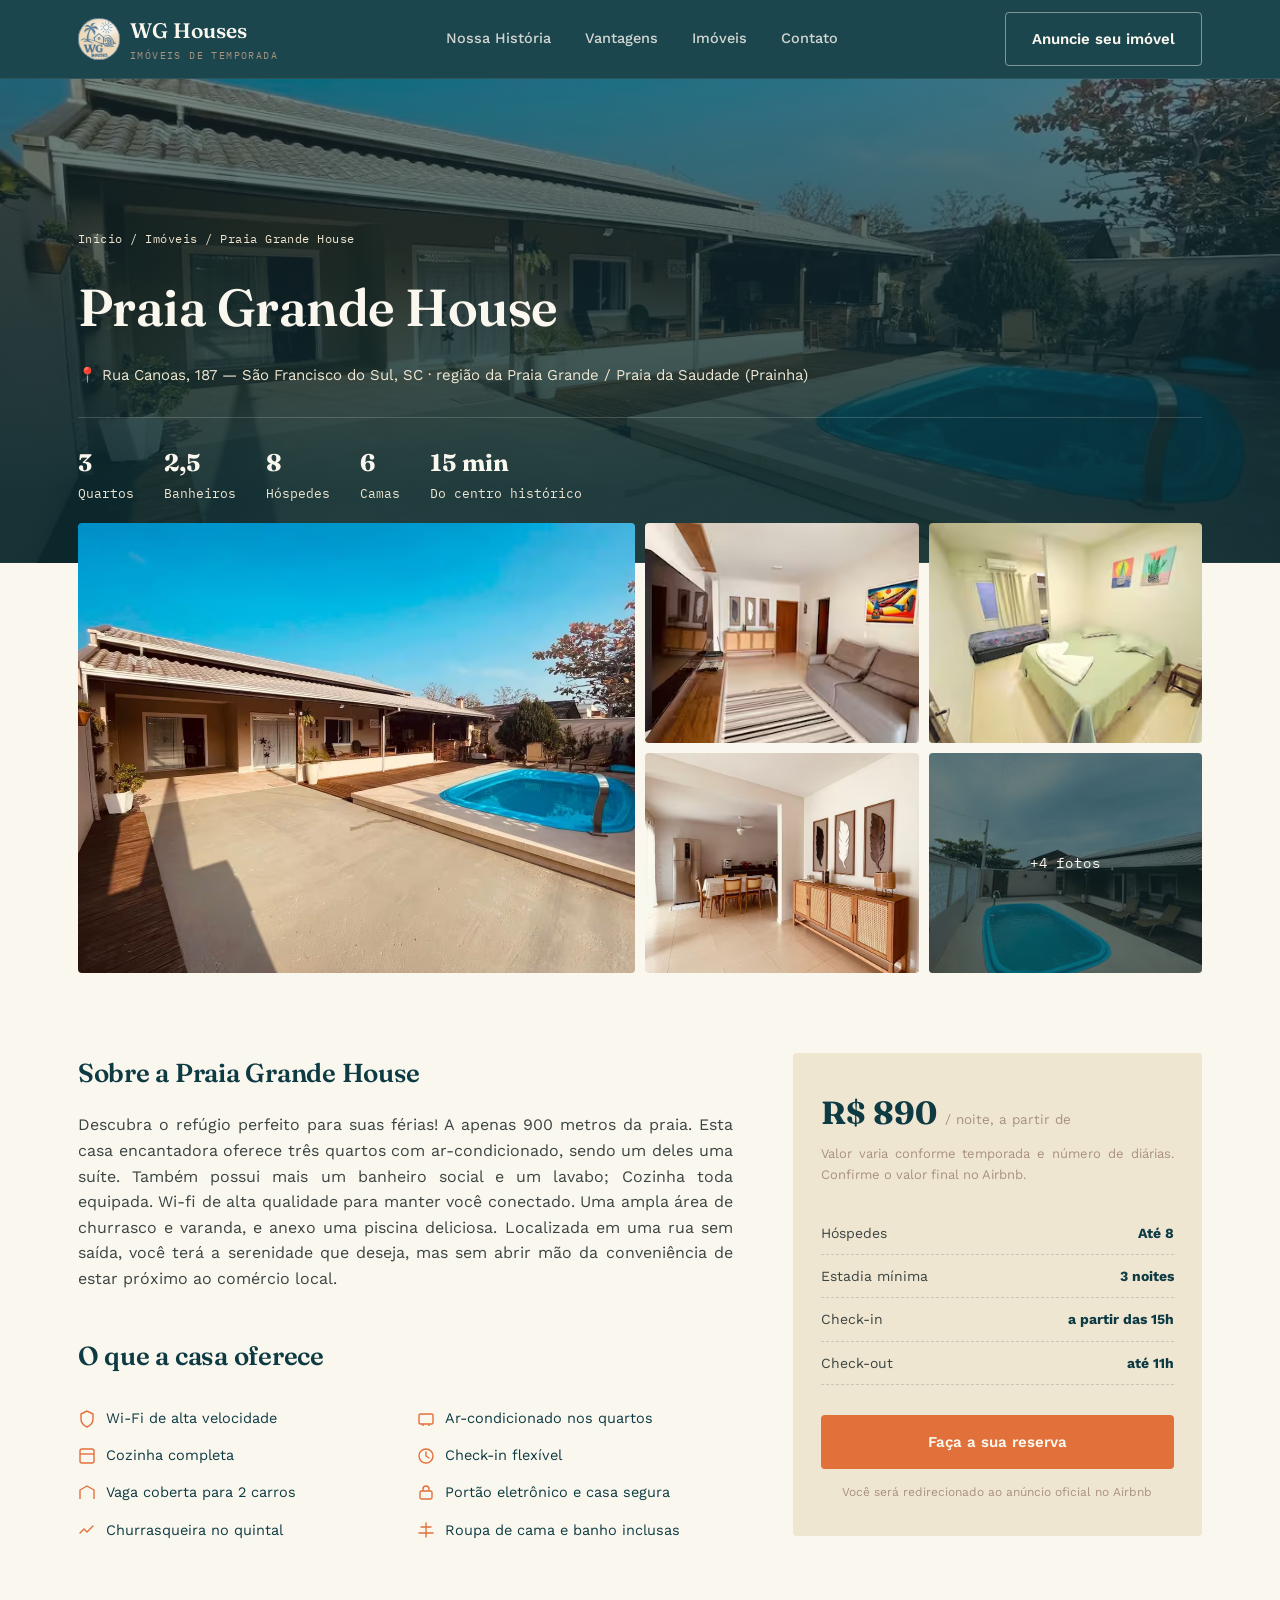
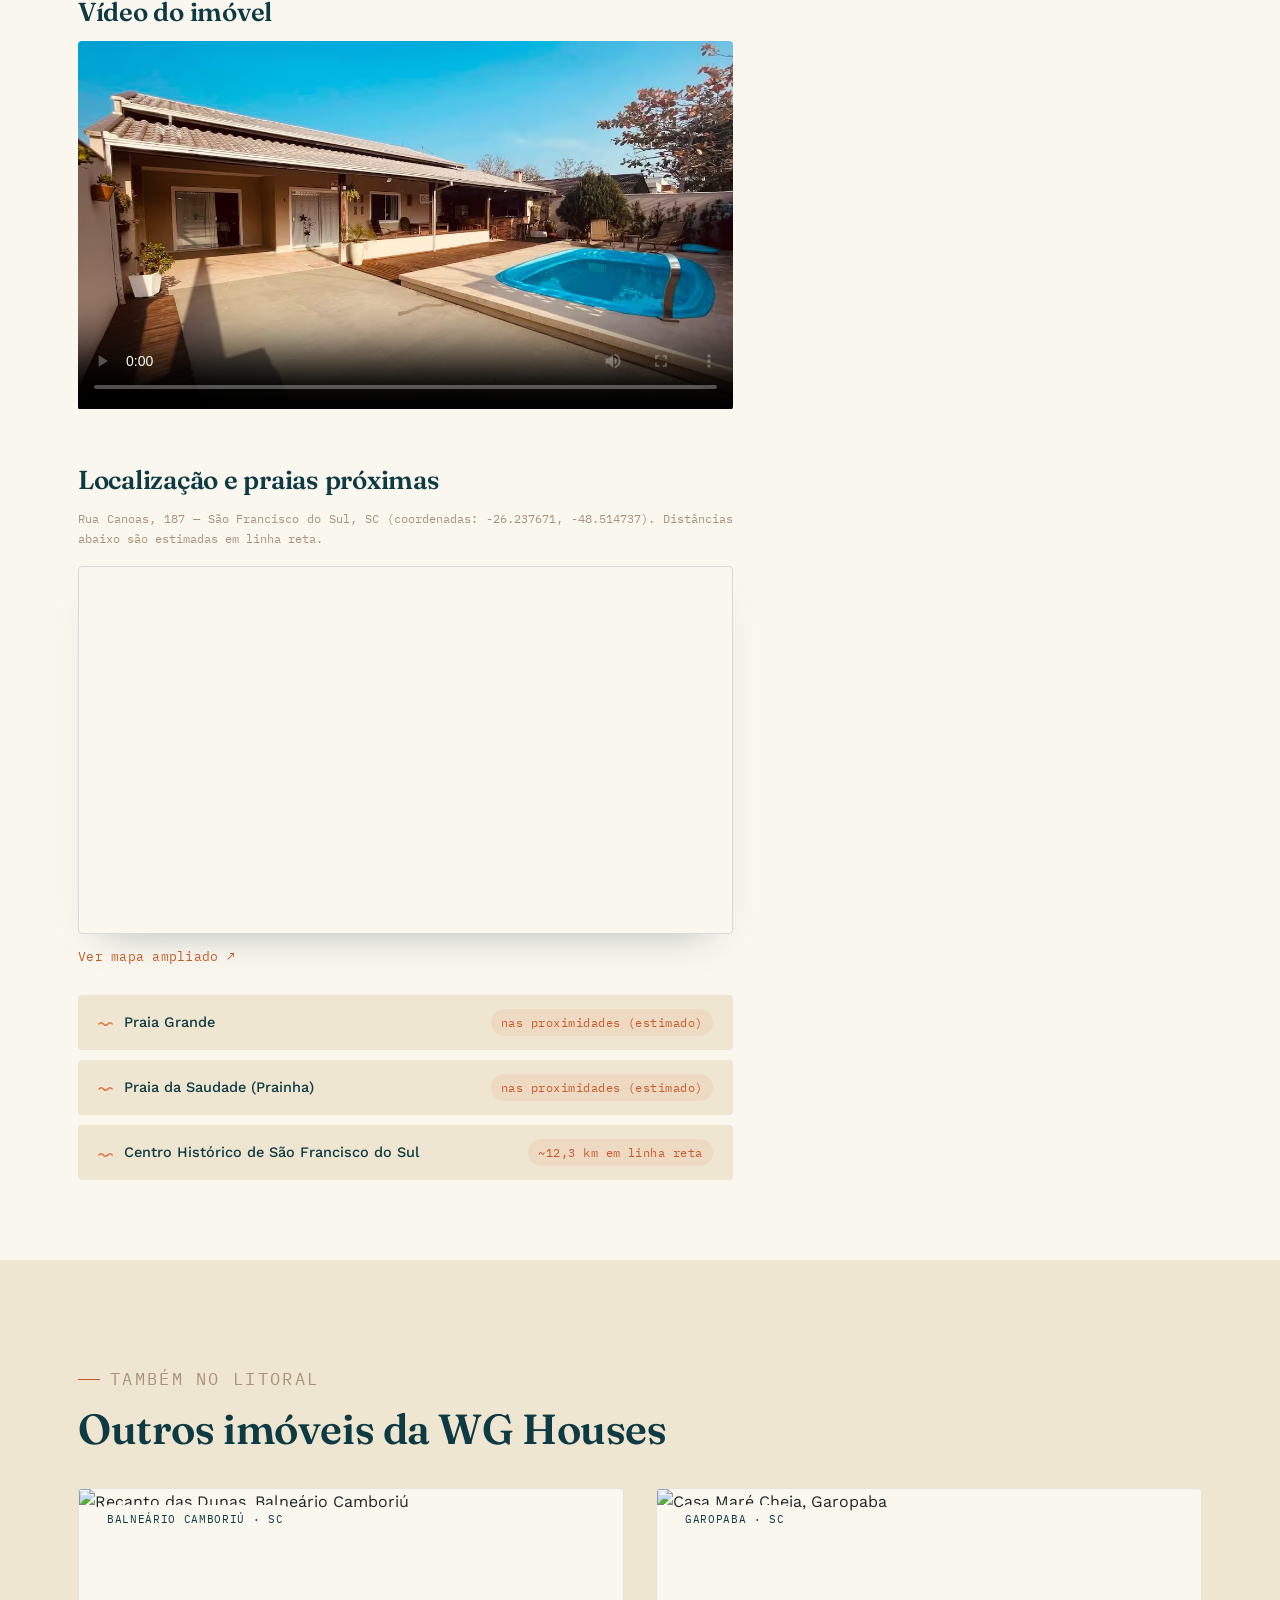
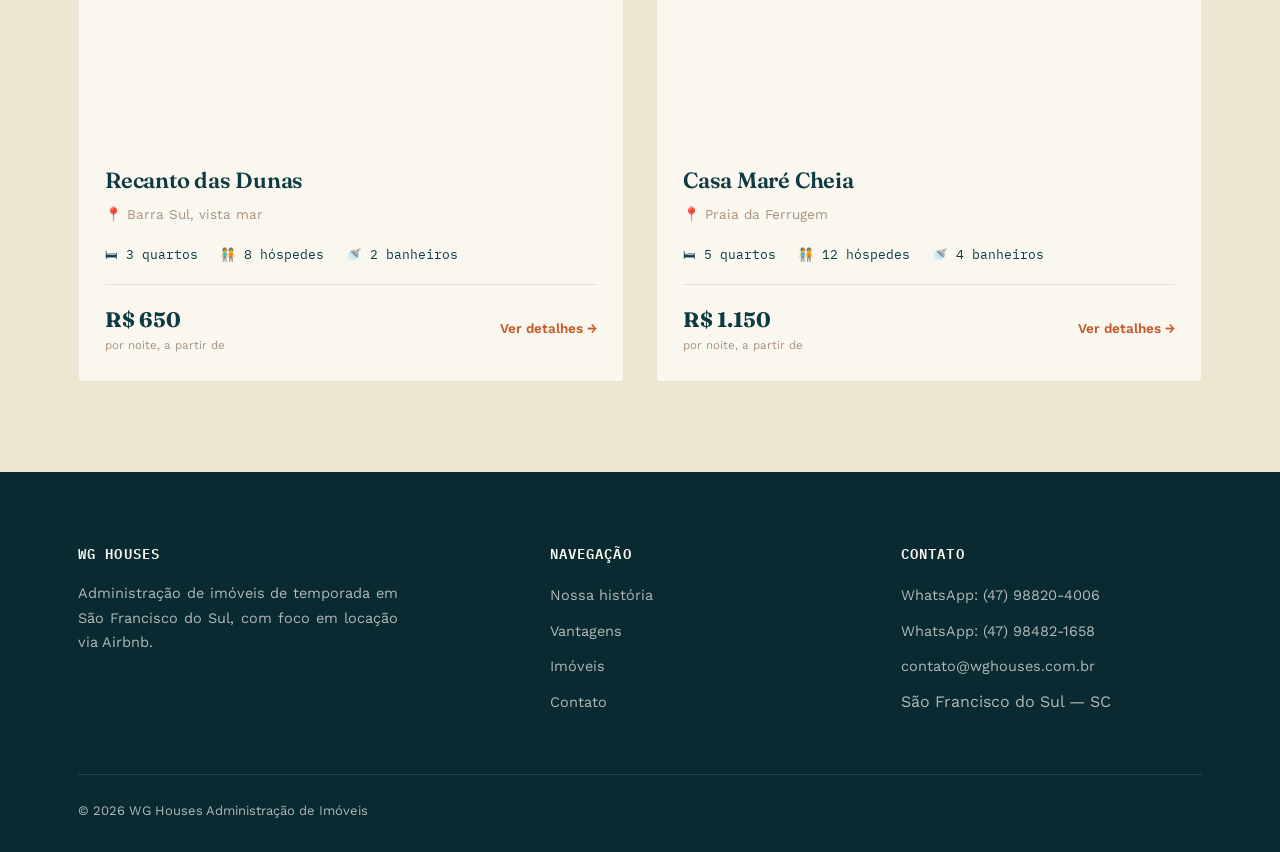
==== commit 7cda5ca8: "Add files via upload" ====
--- a/imovel-1.html
+++ b/imovel-1.html
@@ -89,11 +89,10 @@
 
       <div class="video-block">
         <h2>Vídeo do imóvel</h2>
-        <p class="note">Vídeo de demonstração — substitua pelo tour em vídeo real da Praia Grande House.</p>
         <div class="video-wrap">
           <video controls preload="metadata"
                  poster="images/imovel-1/casa1.avif">
-            <source src="https://interactive-examples.mdn.mozilla.net/media/cc0-videos/flower.mp4" type="video/mp4">
+            <source src="videos/imovel-1/tour.mp4" type="video/mp4">
             Seu navegador não suporta vídeo em HTML5.
           </video>
         </div>
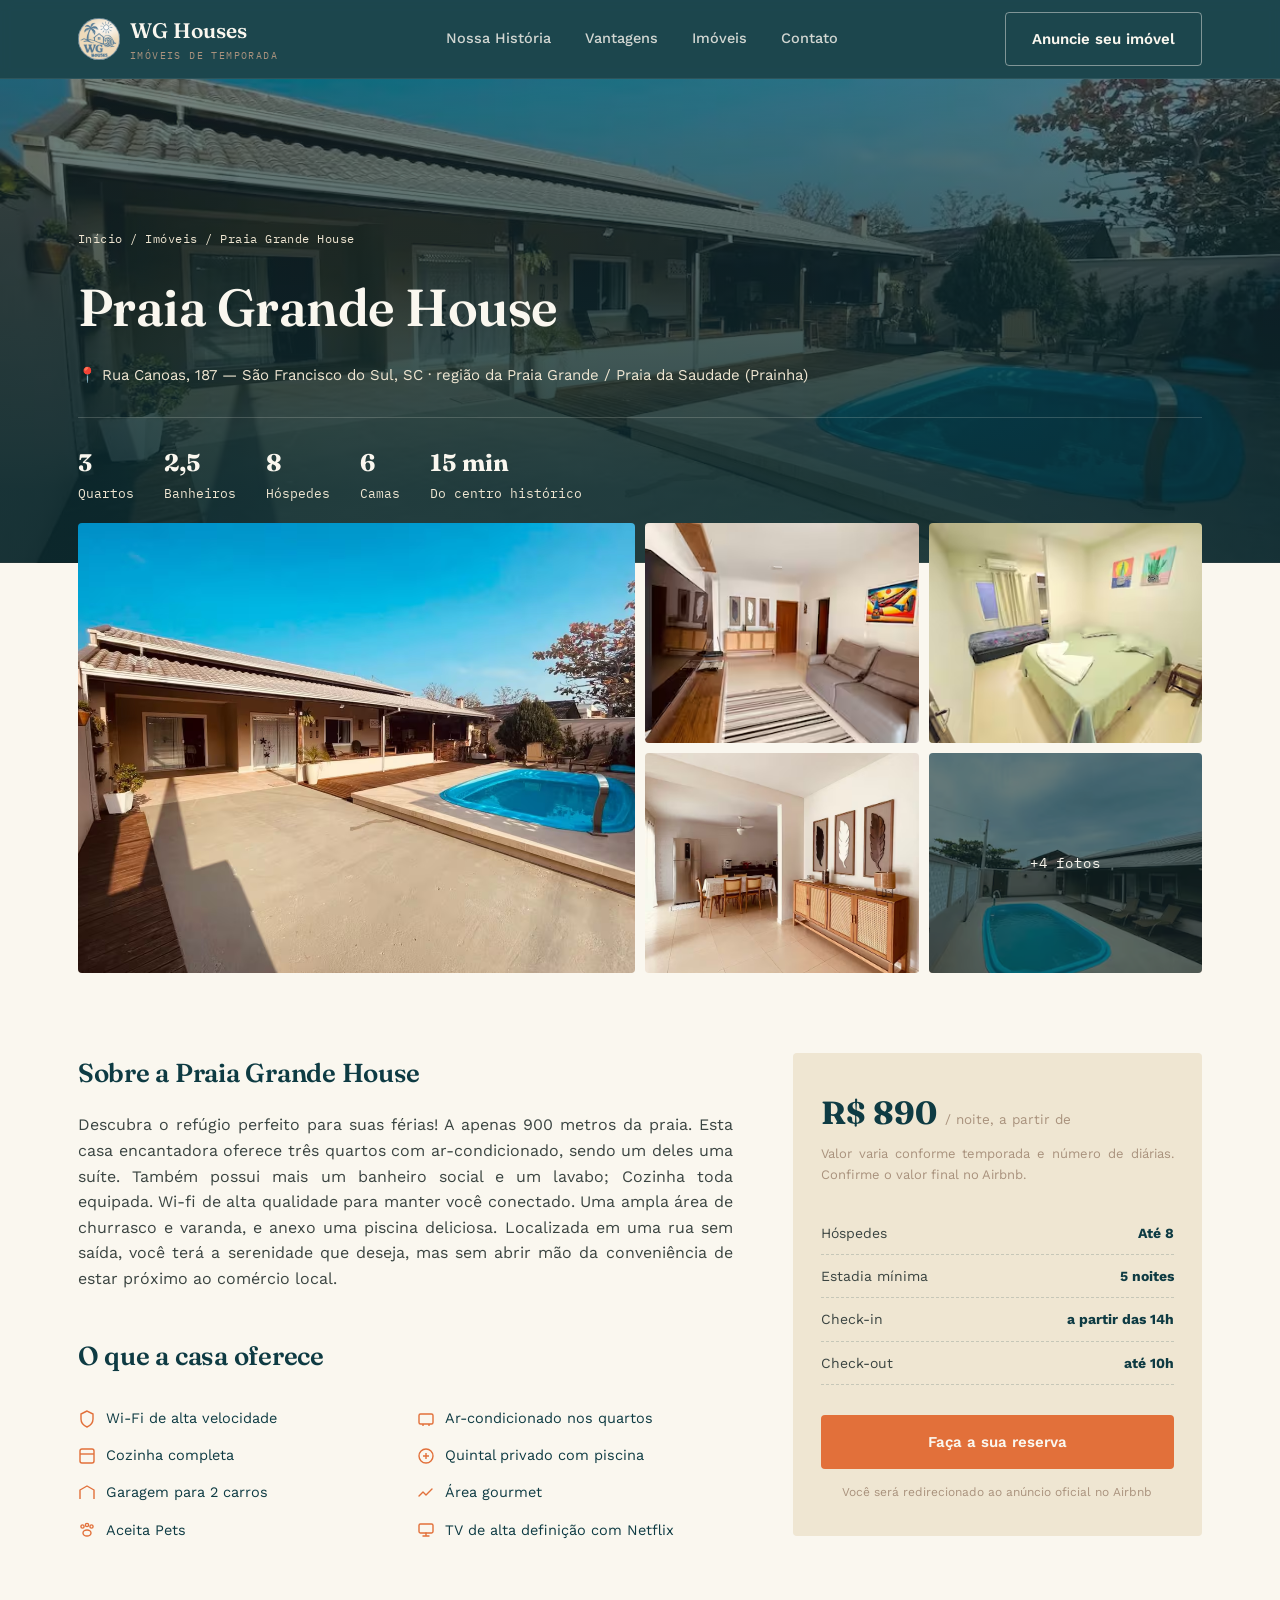
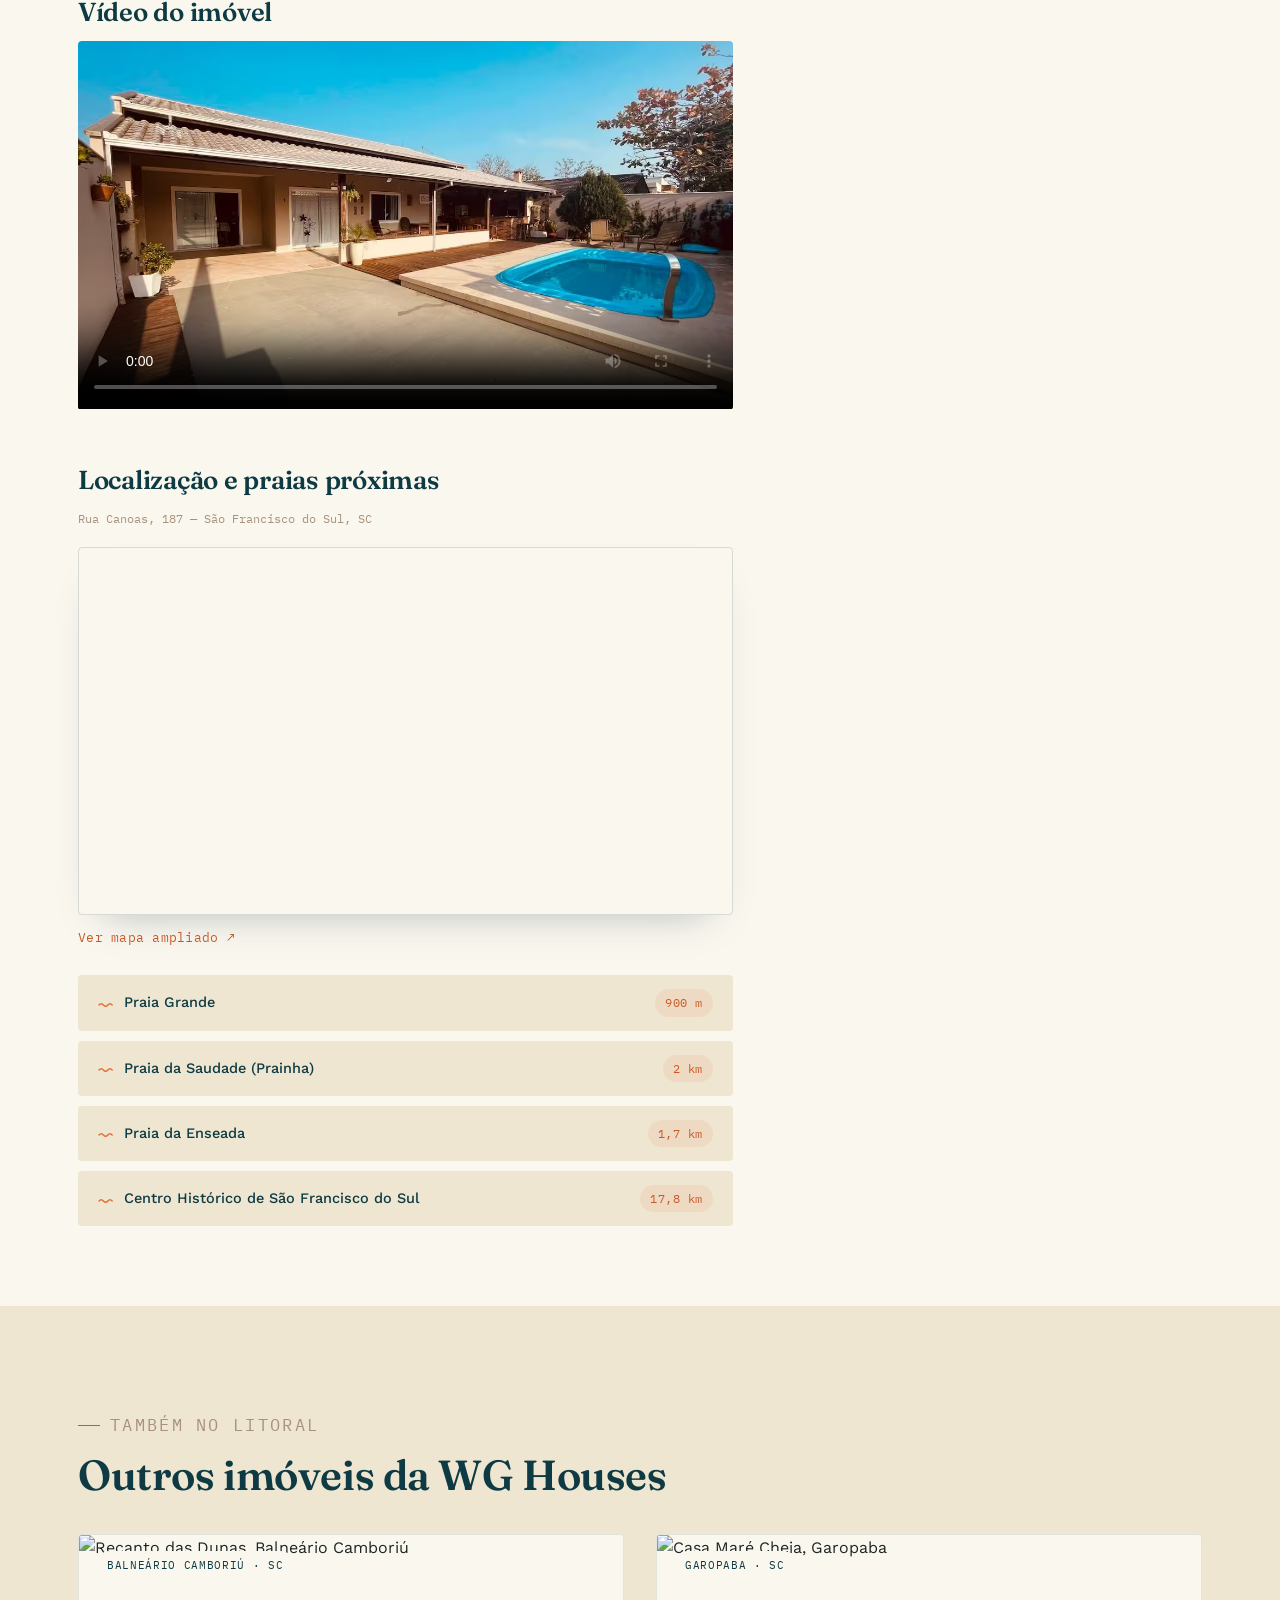
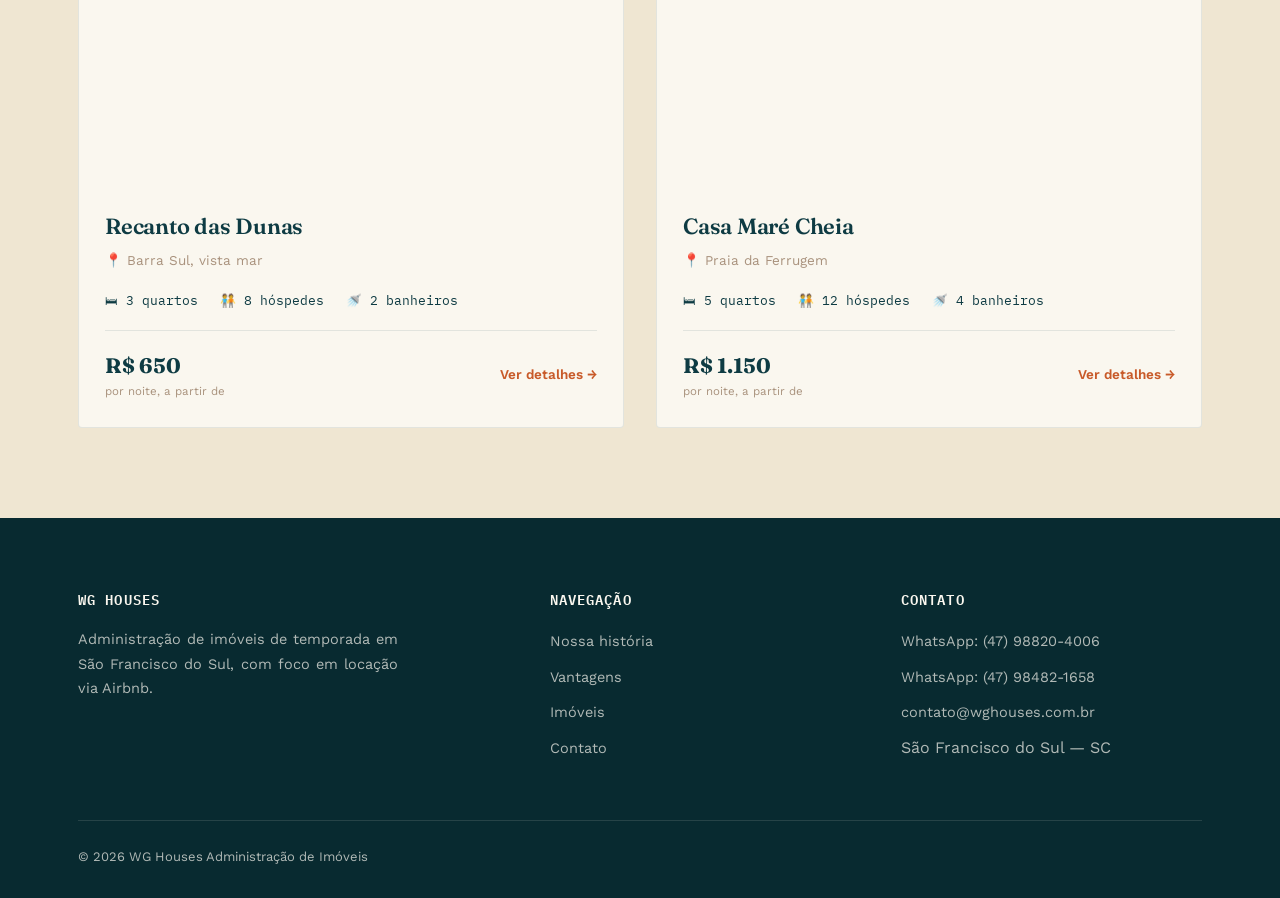
==== commit effc4a7b: "Add files via upload" ====
--- a/imovel-1.html
+++ b/imovel-1.html
@@ -80,11 +80,11 @@
         <li><svg width="18" height="18" viewBox="0 0 18 18" fill="none"><path d="M9 1L3 4v5c0 4 2.6 6.6 6 8 3.4-1.4 6-4 6-8V4z" stroke="currentColor" stroke-width="1.4"/></svg> Wi-Fi de alta velocidade</li>
         <li><svg width="18" height="18" viewBox="0 0 18 18" fill="none"><rect x="2" y="4" width="14" height="10" rx="1.5" stroke="currentColor" stroke-width="1.4"/><path d="M6 14v2M12 14v2" stroke="currentColor" stroke-width="1.4"/></svg> Ar-condicionado nos quartos</li>
         <li><svg width="18" height="18" viewBox="0 0 18 18" fill="none"><rect x="2" y="2" width="14" height="14" rx="2" stroke="currentColor" stroke-width="1.4"/><path d="M2 7h14" stroke="currentColor" stroke-width="1.4"/></svg> Cozinha completa</li>
-        <li><svg width="18" height="18" viewBox="0 0 18 18" fill="none"><circle cx="9" cy="9" r="7" stroke="currentColor" stroke-width="1.4"/><path d="M9 5v4l3 2" stroke="currentColor" stroke-width="1.4" stroke-linecap="round"/></svg> Check-in flexível</li>
-        <li><svg width="18" height="18" viewBox="0 0 18 18" fill="none"><path d="M2 15V6l7-4 7 4v9" stroke="currentColor" stroke-width="1.4" stroke-linejoin="round"/></svg> Vaga coberta para 2 carros</li>
-        <li><svg width="18" height="18" viewBox="0 0 18 18" fill="none"><rect x="3" y="7" width="12" height="8" rx="1.4" stroke="currentColor" stroke-width="1.4"/><path d="M6 7V5a3 3 0 016 0v2" stroke="currentColor" stroke-width="1.4"/></svg> Portão eletrônico e casa segura</li>
-        <li><svg width="18" height="18" viewBox="0 0 18 18" fill="none"><path d="M2 12l4-4 3 3 6-6" stroke="currentColor" stroke-width="1.4" stroke-linecap="round" stroke-linejoin="round"/></svg> Churrasqueira no quintal</li>
-        <li><svg width="18" height="18" viewBox="0 0 18 18" fill="none"><path d="M9 2v14M4 6h10M2 12h14" stroke="currentColor" stroke-width="1.4" stroke-linecap="round"/></svg> Roupa de cama e banho inclusas</li>
+        <li><svg width="18" height="18" viewBox="0 0 18 18" fill="none"><circle cx="9" cy="9" r="7" stroke="currentColor" stroke-width="1.4"/><path d="M6 9h6M9 6v6" stroke="currentColor" stroke-width="1.4"/></svg> Quintal privado com piscina</li>
+        <li><svg width="18" height="18" viewBox="0 0 18 18" fill="none"><path d="M2 15V6l7-4 7 4v9" stroke="currentColor" stroke-width="1.4" stroke-linejoin="round"/></svg> Garagem para 2 carros</li>
+        <li><svg width="18" height="18" viewBox="0 0 18 18" fill="none"><path d="M2 12l4-4 3 3 6-6" stroke="currentColor" stroke-width="1.4" stroke-linecap="round" stroke-linejoin="round"/></svg> Área gourmet</li>
+        <li><svg width="18" height="18" viewBox="0 0 18 18" fill="none"><ellipse cx="9" cy="12" rx="4" ry="3" stroke="currentColor" stroke-width="1.4"/><circle cx="4.5" cy="5.5" r="1.6" stroke="currentColor" stroke-width="1.4"/><circle cx="9" cy="4" r="1.6" stroke="currentColor" stroke-width="1.4"/><circle cx="13.5" cy="5.5" r="1.6" stroke="currentColor" stroke-width="1.4"/></svg> Aceita Pets</li>
+        <li><svg width="18" height="18" viewBox="0 0 18 18" fill="none"><rect x="2" y="3" width="14" height="9" rx="1.4" stroke="currentColor" stroke-width="1.4"/><path d="M6 15h6M9 12v3" stroke="currentColor" stroke-width="1.4" stroke-linecap="round"/></svg> TV de alta definição com Netflix</li>
       </ul>
 
       <div class="video-block">
@@ -100,7 +100,7 @@
 
       <div class="location-block">
         <h2>Localização e praias próximas</h2>
-        <p class="note">Rua Canoas, 187 — São Francisco do Sul, SC (coordenadas: -26.237671, -48.514737). Distâncias abaixo são estimadas em linha reta.</p>
+        <p class="note">Rua Canoas, 187 — São Francisco do Sul, SC</p>
         <div class="map-wrap">
           <iframe src="https://www.google.com/maps?q=-26.237671443437044,-48.514736600000006&z=15&output=embed"
                   loading="lazy" title="Mapa de localização da Praia Grande House — Rua Canoas, 187, São Francisco do Sul"></iframe>
@@ -108,9 +108,10 @@
         <a class="map-link" href="https://www.google.com/maps/search/?api=1&query=-26.237671443437044,-48.514736600000006" target="_blank" rel="noopener">Ver mapa ampliado ↗</a>
 
         <ul class="beaches-list">
-          <li><span class="name"><svg width="16" height="16" viewBox="0 0 16 16" fill="none"><path d="M1 10c1.4-1.7 3-1.7 4.4 0s3 1.7 4.4 0 3-1.7 4.4 0" stroke="currentColor" stroke-width="1.4" stroke-linecap="round"/></svg> Praia Grande</span><span class="dist">nas proximidades (estimado)</span></li>
-          <li><span class="name"><svg width="16" height="16" viewBox="0 0 16 16" fill="none"><path d="M1 10c1.4-1.7 3-1.7 4.4 0s3 1.7 4.4 0 3-1.7 4.4 0" stroke="currentColor" stroke-width="1.4" stroke-linecap="round"/></svg> Praia da Saudade (Prainha)</span><span class="dist">nas proximidades (estimado)</span></li>
-          <li><span class="name"><svg width="16" height="16" viewBox="0 0 16 16" fill="none"><path d="M1 10c1.4-1.7 3-1.7 4.4 0s3 1.7 4.4 0 3-1.7 4.4 0" stroke="currentColor" stroke-width="1.4" stroke-linecap="round"/></svg> Centro Histórico de São Francisco do Sul</span><span class="dist">~12,3 km em linha reta</span></li>
+          <li><span class="name"><svg width="16" height="16" viewBox="0 0 16 16" fill="none"><path d="M1 10c1.4-1.7 3-1.7 4.4 0s3 1.7 4.4 0 3-1.7 4.4 0" stroke="currentColor" stroke-width="1.4" stroke-linecap="round"/></svg> Praia Grande</span><span class="dist">900 m</span></li>
+          <li><span class="name"><svg width="16" height="16" viewBox="0 0 16 16" fill="none"><path d="M1 10c1.4-1.7 3-1.7 4.4 0s3 1.7 4.4 0 3-1.7 4.4 0" stroke="currentColor" stroke-width="1.4" stroke-linecap="round"/></svg> Praia da Saudade (Prainha)</span><span class="dist">2 km</span></li>
+          <li><span class="name"><svg width="16" height="16" viewBox="0 0 16 16" fill="none"><path d="M1 10c1.4-1.7 3-1.7 4.4 0s3 1.7 4.4 0 3-1.7 4.4 0" stroke="currentColor" stroke-width="1.4" stroke-linecap="round"/></svg> Praia da Enseada</span><span class="dist">1,7 km</span></li>
+          <li><span class="name"><svg width="16" height="16" viewBox="0 0 16 16" fill="none"><path d="M1 10c1.4-1.7 3-1.7 4.4 0s3 1.7 4.4 0 3-1.7 4.4 0" stroke="currentColor" stroke-width="1.4" stroke-linecap="round"/></svg> Centro Histórico de São Francisco do Sul</span><span class="dist">17,8 km</span></li>
         </ul>
       </div>
     </div>
@@ -121,11 +122,11 @@
       <p class="obs">Valor varia conforme temporada e número de diárias. Confirme o valor final no Airbnb.</p>
       <ul>
         <li>Hóspedes <strong>Até 8</strong></li>
-        <li>Estadia mínima <strong>3 noites</strong></li>
-        <li>Check-in <strong>a partir das 15h</strong></li>
-        <li>Check-out <strong>até 11h</strong></li>
+        <li>Estadia mínima <strong>5 noites</strong></li>
+        <li>Check-in <strong>a partir das 14h</strong></li>
+        <li>Check-out <strong>até 10h</strong></li>
       </ul>
-      <a class="btn btn-coral btn-block" href="https://www.airbnb.com.br/rooms/00000001" target="_blank" rel="noopener">Faça a sua reserva</a>
+      <a class="btn btn-coral btn-block" href="https://www.airbnb.com.br/rooms/45709825?source_impression_id=p3_1788393547_P3FiGf-fa6pfldO4" target="_blank" rel="noopener">Faça a sua reserva</a>
       <p class="airbnb-note">Você será redirecionado ao anúncio oficial no Airbnb</p>
     </aside>
   </div>
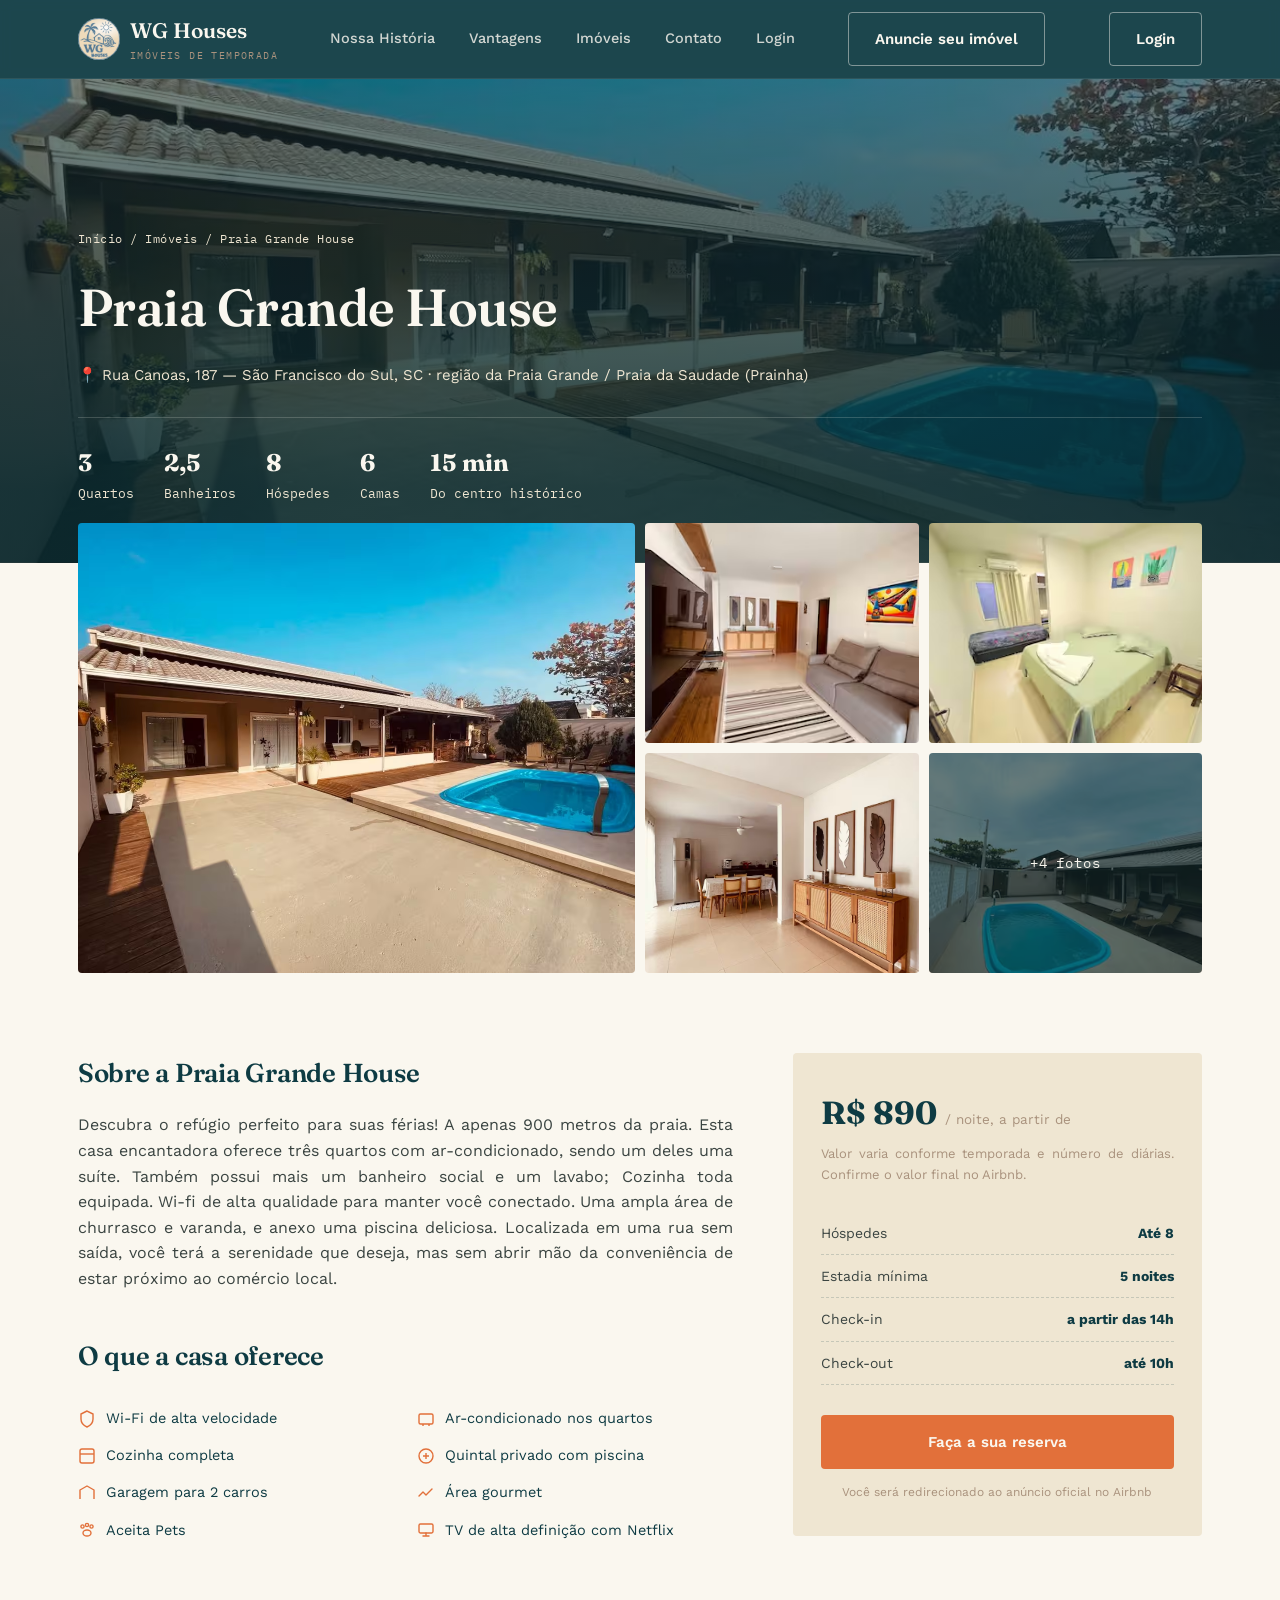
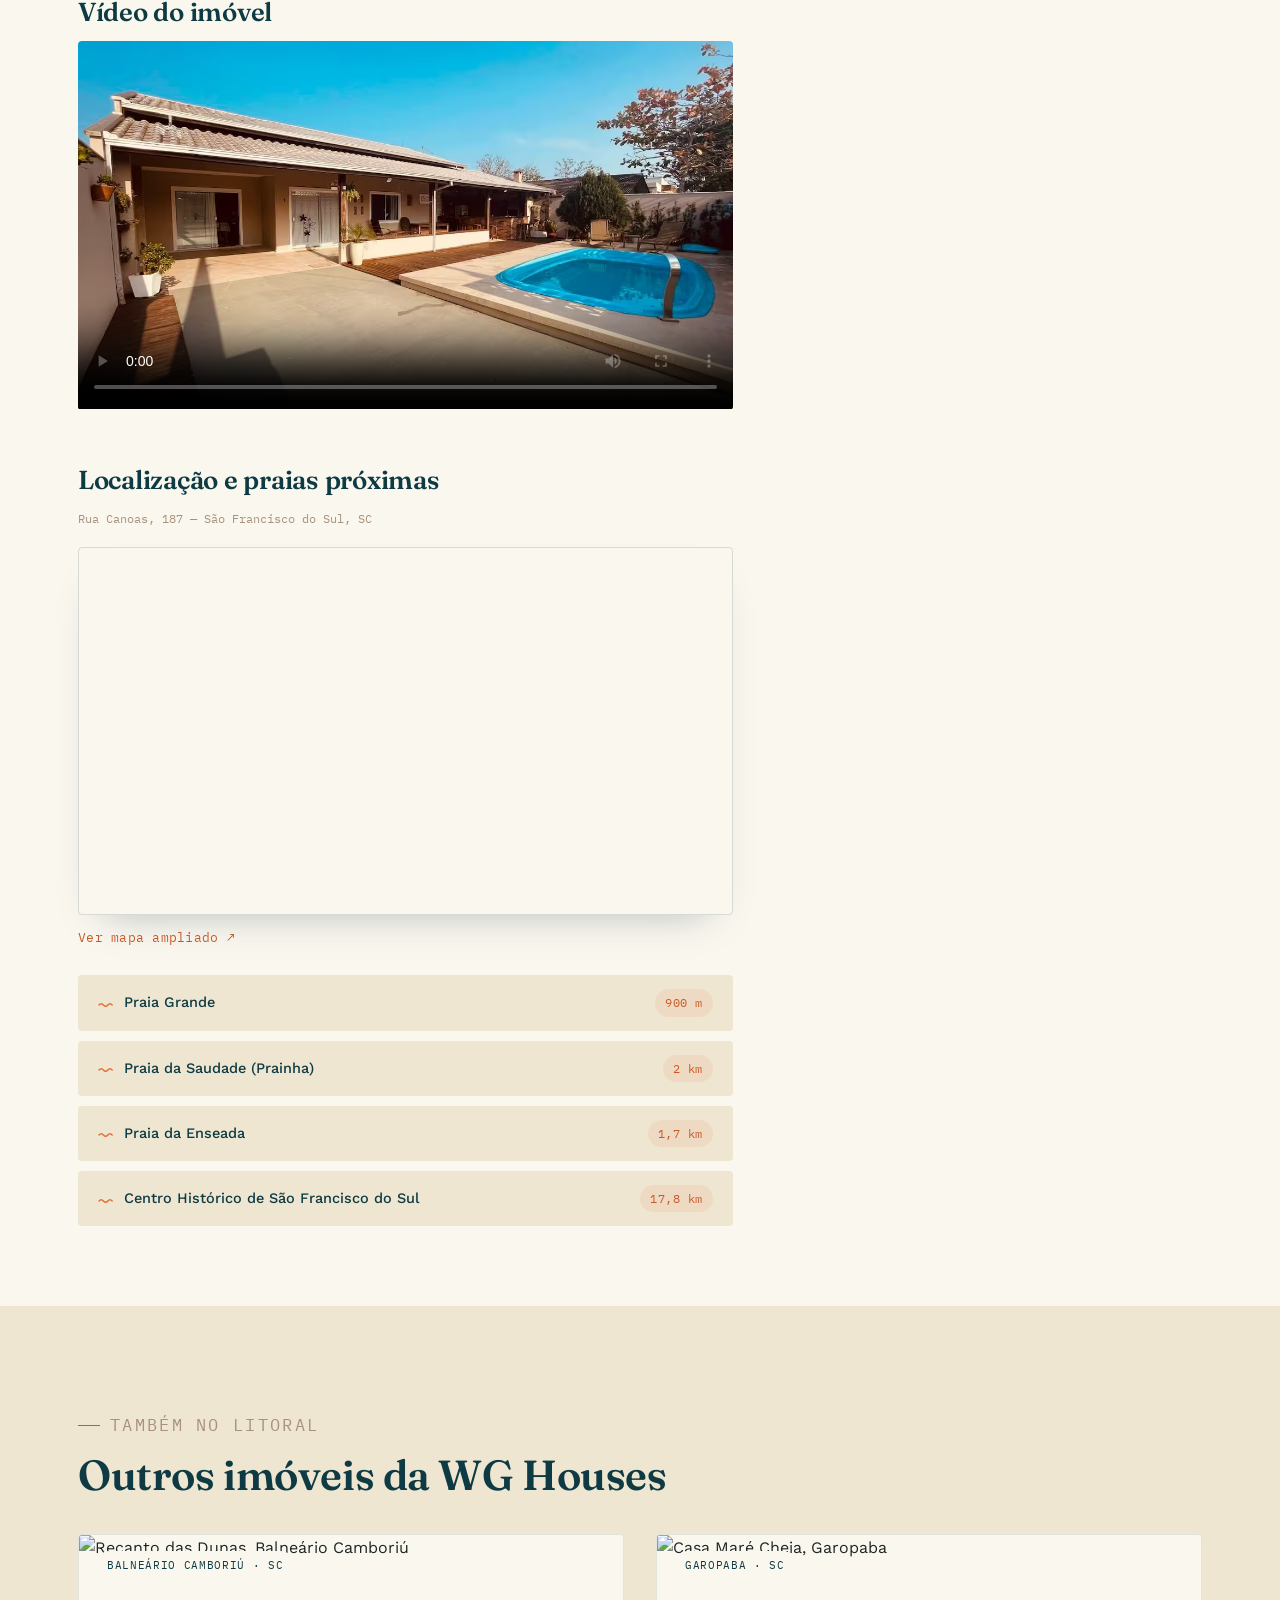
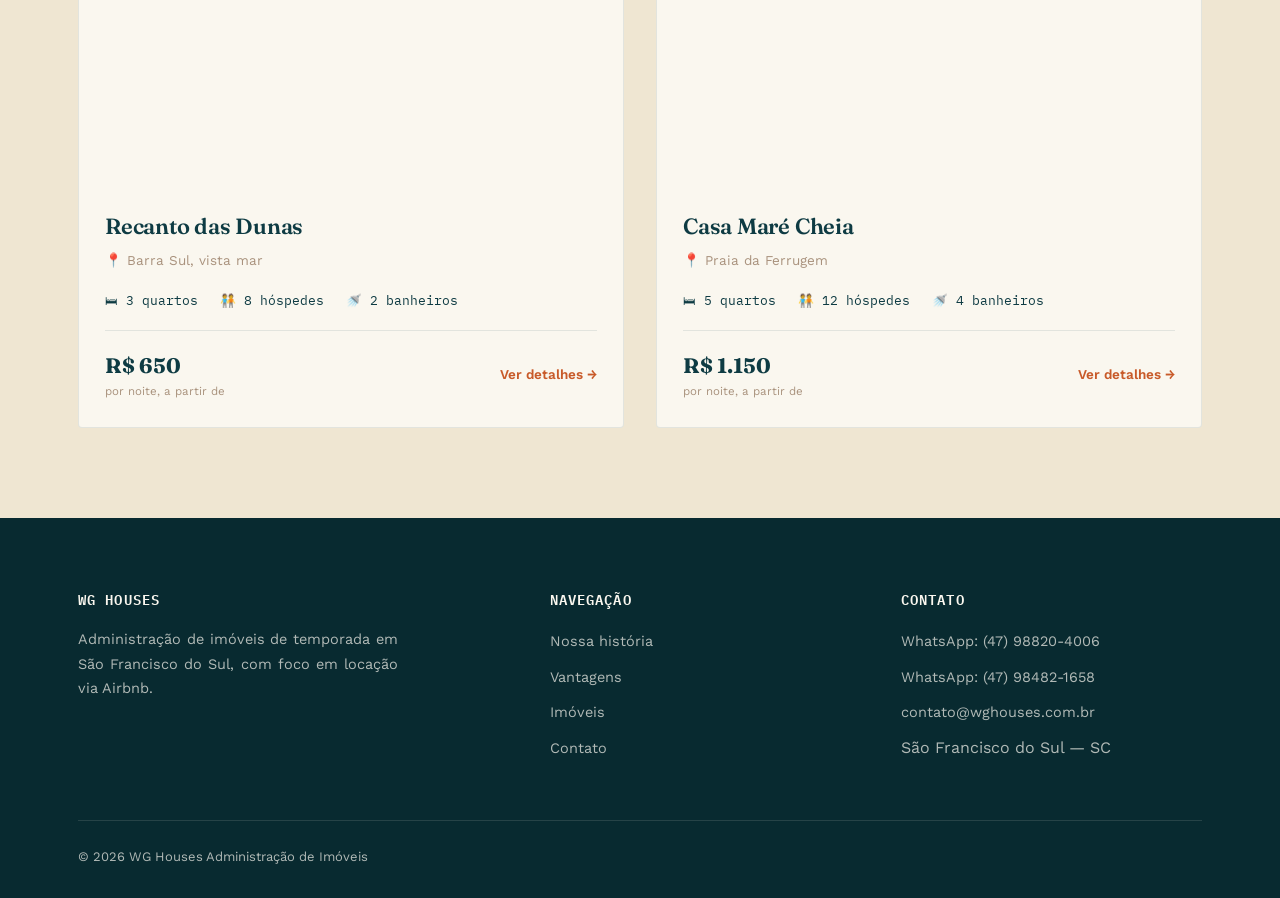
==== commit b1177bbd: "Add files via upload" ====
--- a/imovel-1.html
+++ b/imovel-1.html
@@ -22,8 +22,10 @@
       <a href="index.html#vantagens">Vantagens</a>
       <a href="index.html#imoveis">Imóveis</a>
       <a href="index.html#contato">Contato</a>
+      <a href="login.html">Login</a>
     </nav>
     <a class="btn btn-outline" href="index.html#contato">Anuncie seu imóvel</a>
+    <a class="btn btn-login" href="login.html">Login</a>
     <button class="nav-toggle" aria-label="Abrir menu" aria-expanded="false">
       <svg width="24" height="24" viewBox="0 0 24 24" fill="none"><path d="M3 6h18M3 12h18M3 18h18" stroke="currentColor" stroke-width="1.8" stroke-linecap="round"/></svg>
     </button>
--- a/css/style.css
+++ b/css/style.css
@@ -164,7 +164,7 @@
   .nav-links.open{ display:flex; }
   .nav-links a{ padding:12px 0; width:100%; }
   .nav-toggle{ display:block; }
-  .nav .btn-outline{ display:none; }
+  .nav .btn-outline, .nav .btn-login{ display:none; }
 }
 
 /* =========================================================
@@ -758,6 +758,98 @@
   .lightbox-next{ right:8px; }
 }
 
+.nav .btn-login{
+  background:transparent;
+  color:var(--foam);
+  border:1px solid rgba(250,247,239,.45);
+  margin-left:12px;
+}
+.nav .btn-login:hover{ border-color:var(--foam); background:rgba(250,247,239,.08); }
+
+/* =========================================================
+   LOGIN PAGE
+   ========================================================= */
+.login-shell{
+  min-height:calc(100vh - 78px);
+  display:flex;
+  align-items:center;
+  justify-content:center;
+  background:
+    linear-gradient(180deg, rgba(8,42,48,.82) 0%, rgba(8,42,48,.92) 100%),
+    url("../images/imovel-1/casa1.avif") center/cover no-repeat;
+  padding:60px 24px;
+}
+.login-card{
+  width:100%;
+  max-width:400px;
+  background:var(--foam);
+  border-radius:var(--radius);
+  padding:44px 38px;
+  box-shadow:0 40px 80px -30px rgba(8,42,48,.6);
+}
+.login-card .login-logo{
+  display:flex;
+  align-items:center;
+  justify-content:center;
+  margin-bottom:22px;
+}
+.login-card h1{
+  font-size:24px;
+  text-align:center;
+  margin-bottom:6px;
+}
+.login-card .login-sub{
+  text-align:center;
+  color:var(--driftwood);
+  font-size:14px;
+  margin-bottom:30px;
+}
+.login-field{ margin-bottom:18px; }
+.login-field label{
+  display:block;
+  font-family:var(--font-mono);
+  font-size:11.5px;
+  letter-spacing:.06em;
+  text-transform:uppercase;
+  color:var(--tide);
+  margin-bottom:8px;
+}
+.login-field input{
+  width:100%;
+  padding:13px 14px;
+  border:1px solid rgba(14,59,67,.18);
+  border-radius:var(--radius);
+  font-family:var(--font-body);
+  font-size:15px;
+  color:var(--ink);
+  background:var(--sand);
+  transition:border-color .18s ease;
+}
+.login-field input:focus{
+  outline:none;
+  border-color:var(--coral);
+}
+.login-error{
+  display:none;
+  background:rgba(226,112,58,.1);
+  border:1px solid rgba(226,112,58,.35);
+  color:var(--coral-deep);
+  font-size:13.5px;
+  padding:12px 14px;
+  border-radius:var(--radius);
+  margin-bottom:18px;
+}
+.login-error.show{ display:block; }
+.login-card .btn{ margin-top:6px; }
+.login-back{
+  display:block;
+  text-align:center;
+  margin-top:22px;
+  font-size:13.5px;
+  color:var(--driftwood);
+}
+.login-back:hover{ color:var(--tide); }
+
 @media (max-width: 980px){
   .p-body{ grid-template-columns:1fr; }
   .booking-card{ position:static; }
